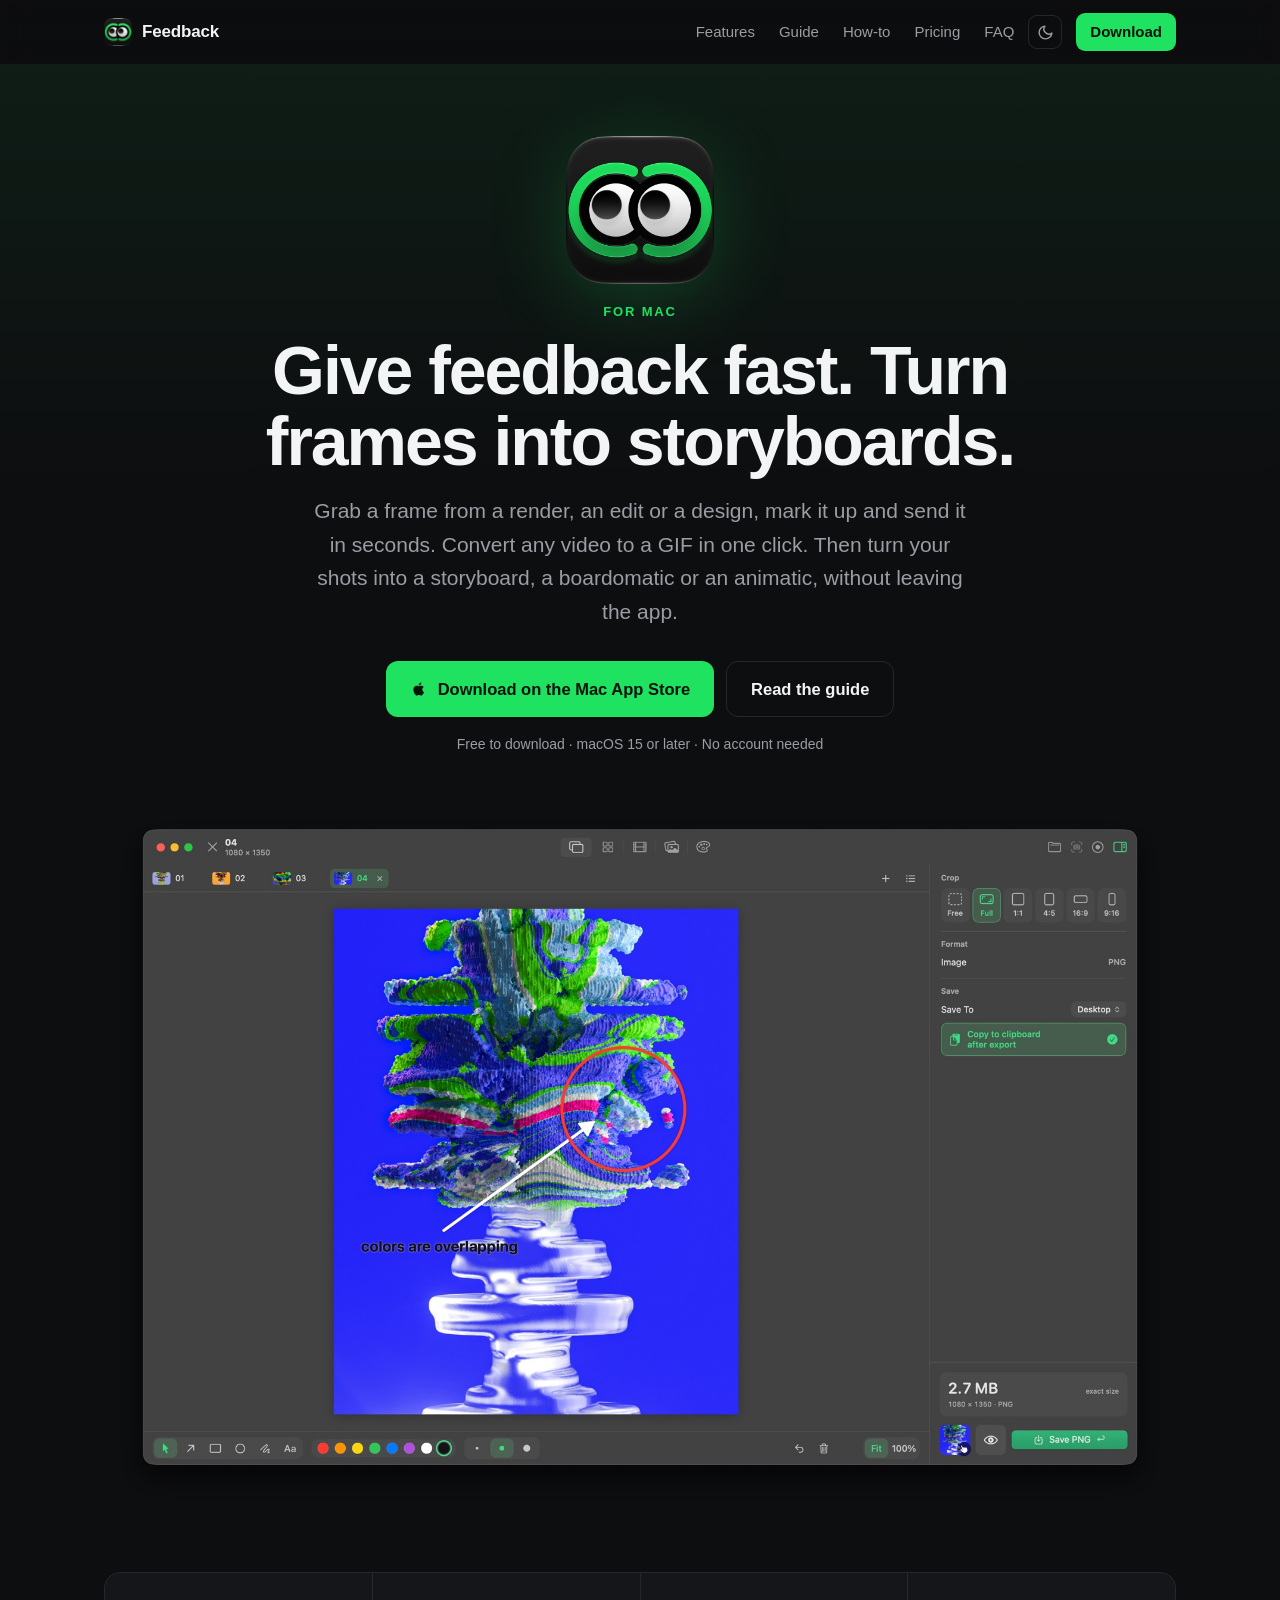
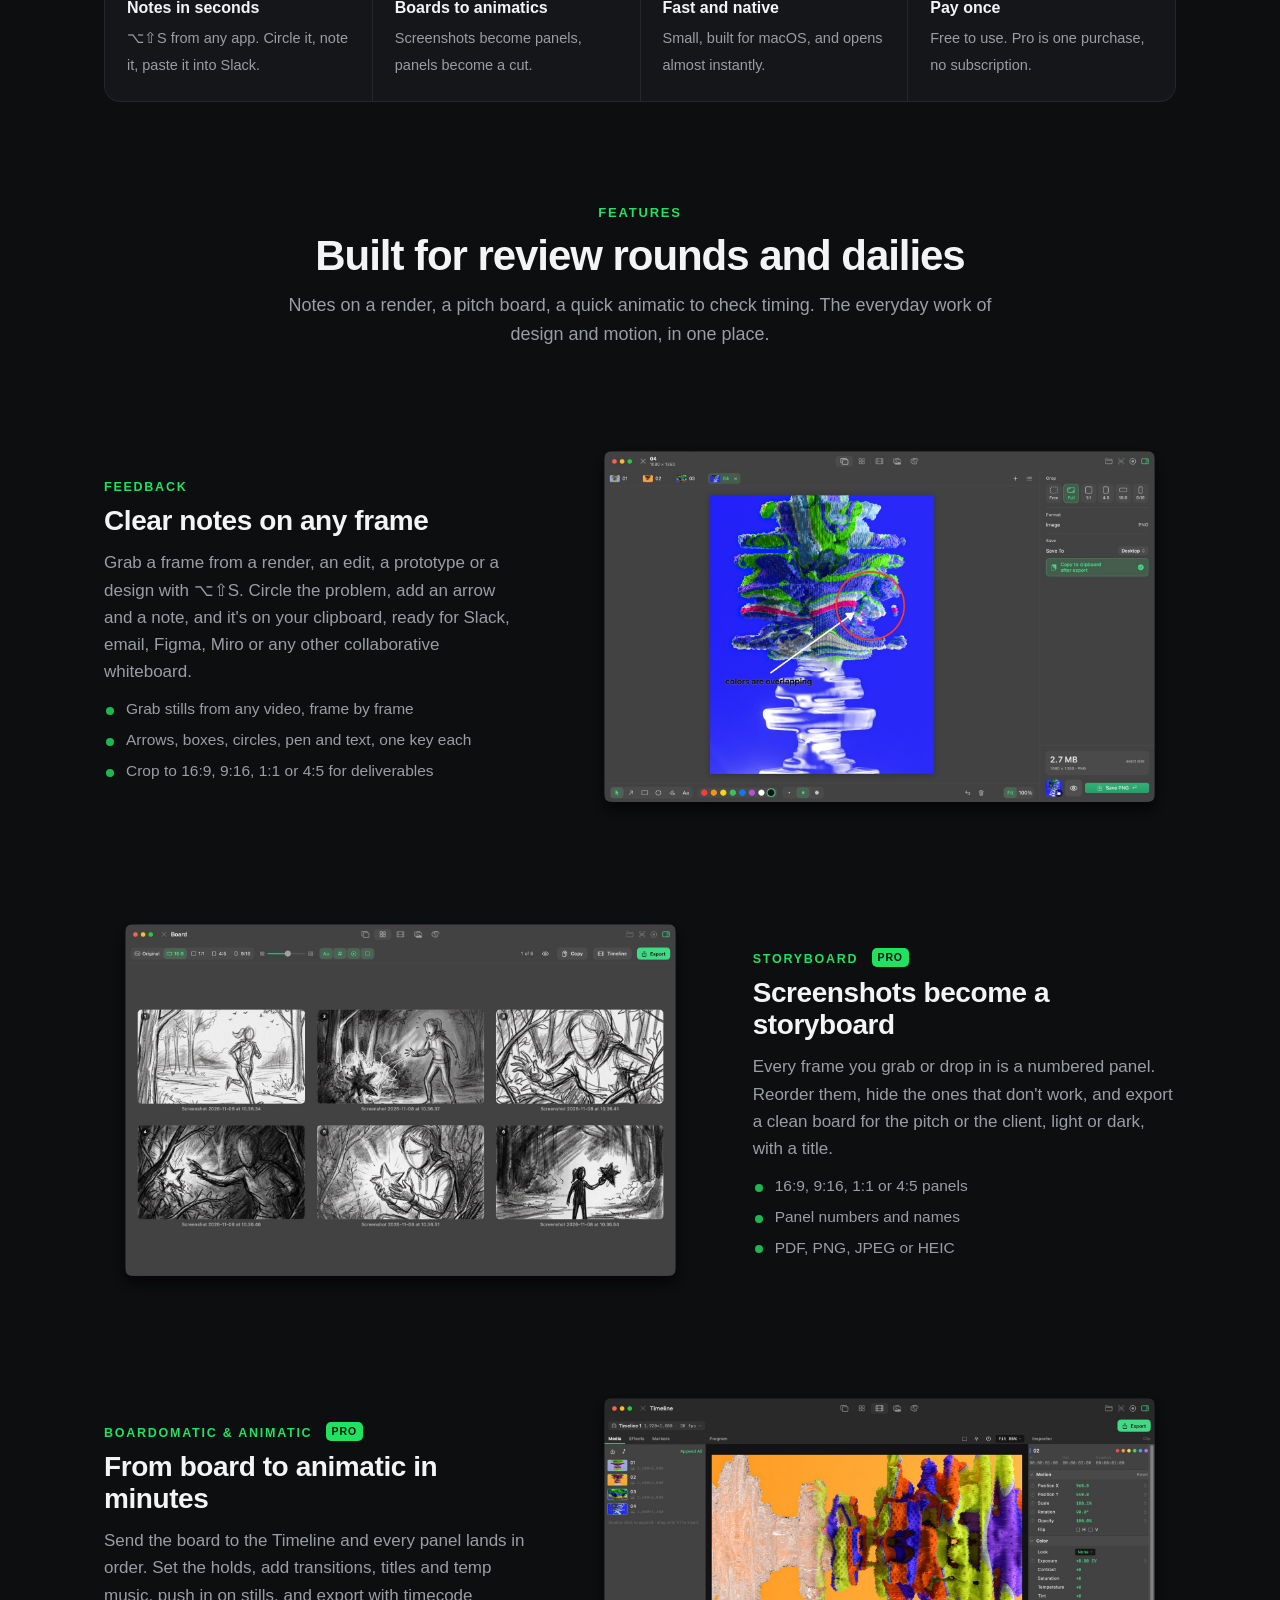
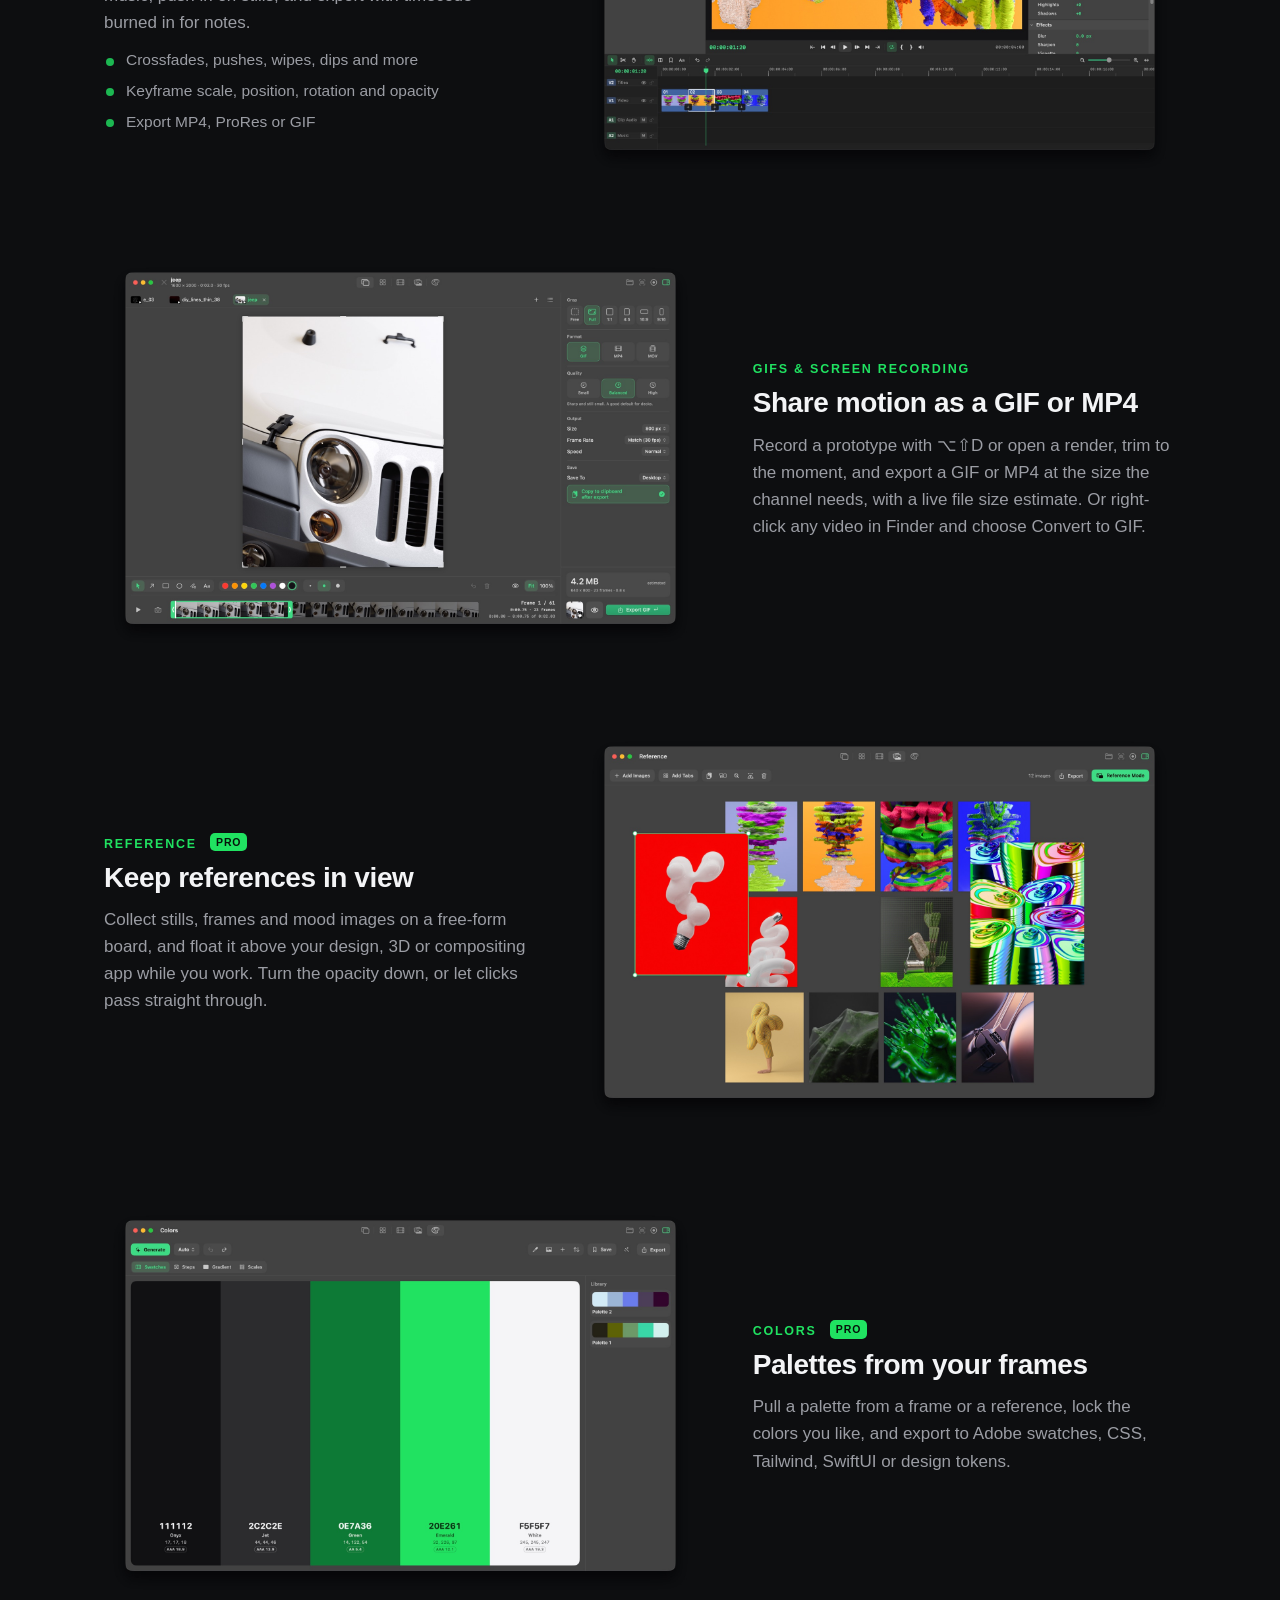
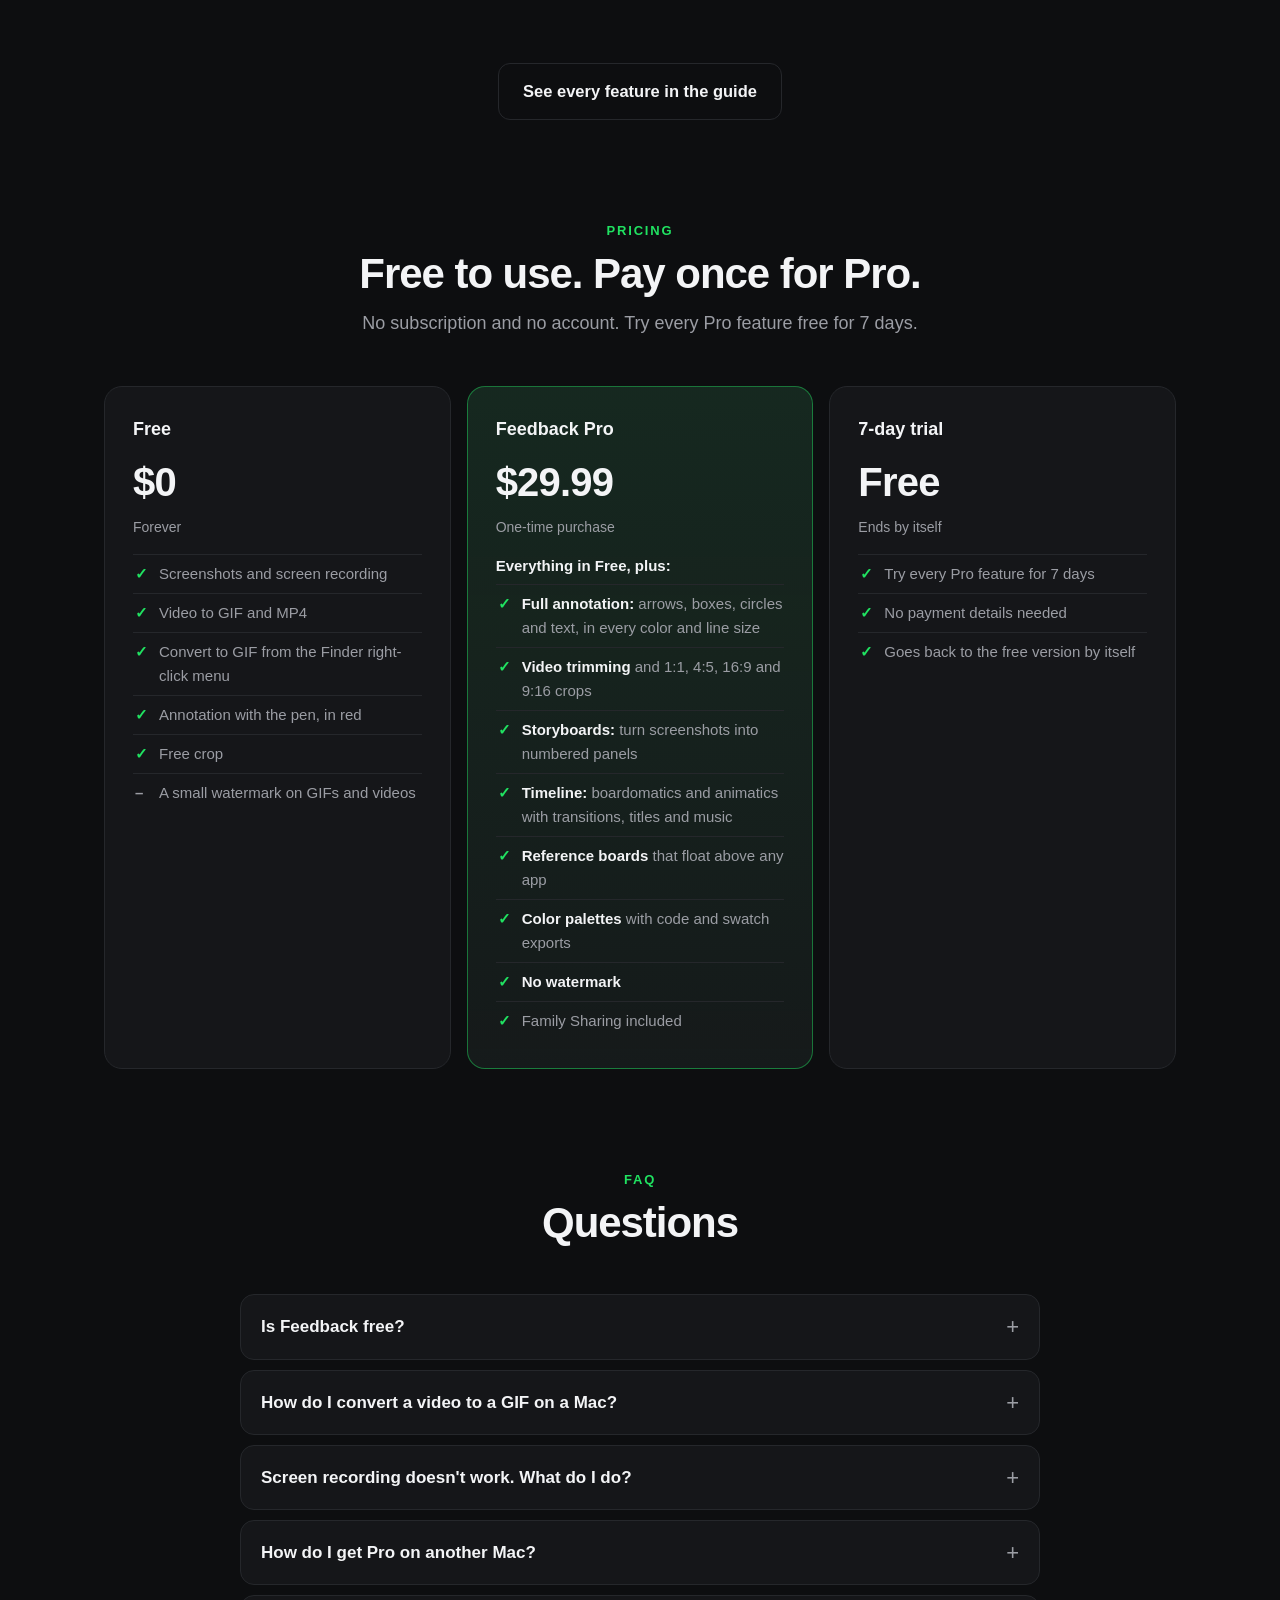
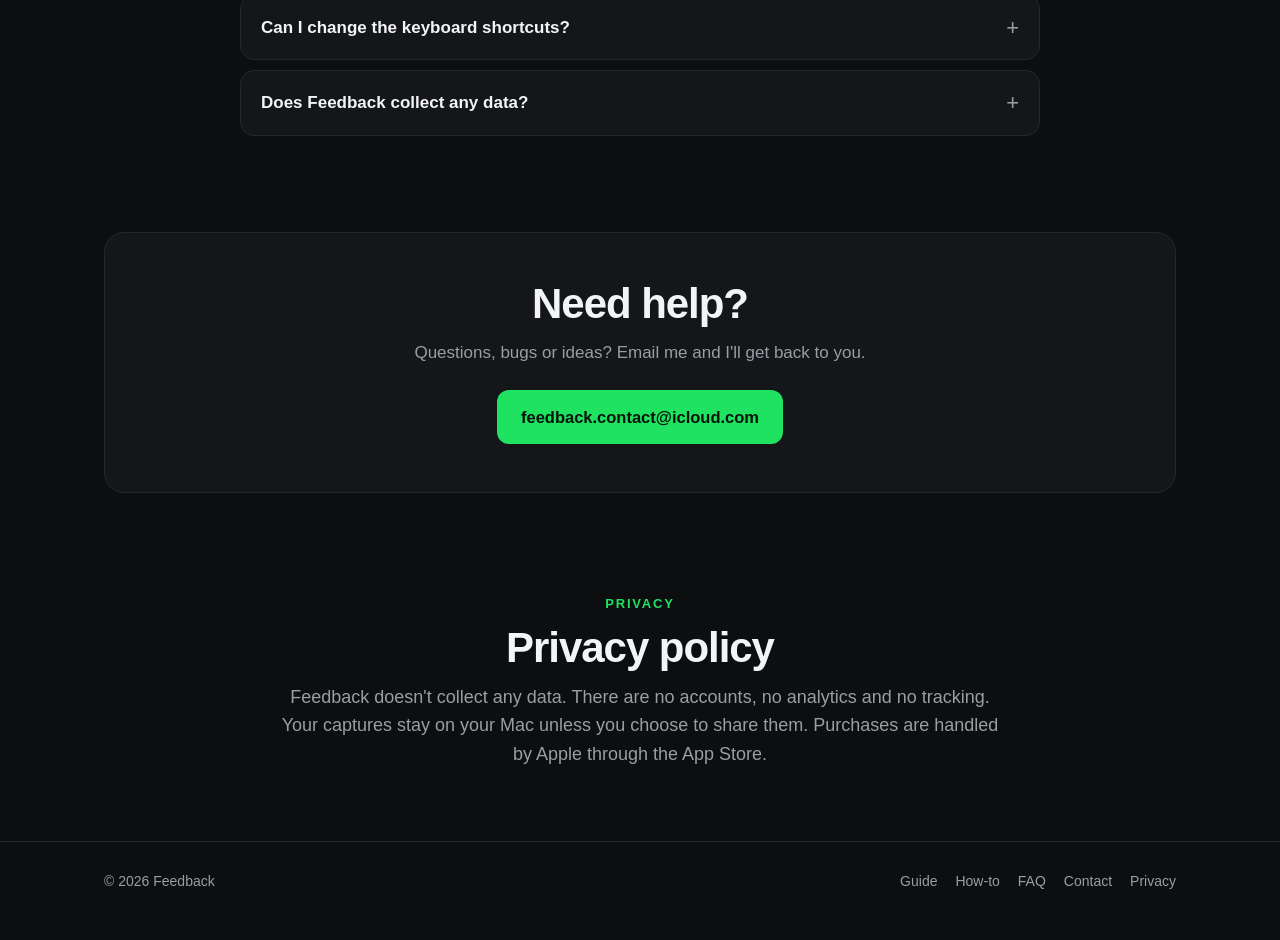
==== index.html @ 68e00ae4 "Phone menu with every page, Guide topic and how-to article Co-Authored-By: Claude Opus 5.5 <noreply@" ====
<!doctype html>
<html lang="en">
<head>
<meta charset="utf-8">
<script>try{document.documentElement.dataset.theme=localStorage.getItem('theme')==='light'?'light':'dark'}catch(e){document.documentElement.dataset.theme='dark'}</script>
<link rel="stylesheet" href="/assets/theme.css">
<meta name="viewport" content="width=device-width, initial-scale=1">
<title>Feedback – Frame Notes, Storyboards &amp; Animatics for Mac</title>
<meta name="description" content="Feedback is a fast Mac app for designers, directors and motion designers: grab and mark up frames for quick feedback, convert videos to GIFs in one click, and turn screenshots into storyboards, boardomatics and animatics.">
<link rel="canonical" href="https://feedbackformac.app/">
<meta name="theme-color" content="#0d0e10">
<link rel="icon" type="image/png" sizes="32x32" href="images/favicon-32.png">
<link rel="apple-touch-icon" href="images/apple-touch-icon.png">

<meta property="og:type" content="website">
<meta property="og:site_name" content="Feedback for Mac">
<meta property="og:title" content="Feedback – Frame Notes, Storyboards & Animatics for Mac">
<meta property="og:description" content="Give clear feedback on any frame in seconds, and turn your screenshots into storyboards, boardomatics and animatics. A small, fast Mac app for designers, directors and motion designers.">
<meta property="og:url" content="https://feedbackformac.app/">
<meta property="og:image" content="https://feedbackformac.app/images/og-image.jpg">
<meta property="og:image:width" content="1200">
<meta property="og:image:height" content="630">
<meta name="twitter:card" content="summary_large_image">
<meta name="twitter:title" content="Feedback – Frame Notes, Storyboards & Animatics for Mac">
<meta name="twitter:description" content="Quick visual feedback, storyboards and animatics. A small, fast Mac app for designers and motion artists.">
<meta name="twitter:image" content="https://feedbackformac.app/images/og-image.jpg">

<script type="application/ld+json">
{
  "@context": "https://schema.org",
  "@graph": [
    {
      "@type": "SoftwareApplication",
      "name": "Feedback",
      "alternateName": "Feedback - Review & Comment",
      "url": "https://feedbackformac.app/",
      "applicationCategory": "DesignApplication",
      "operatingSystem": "macOS 15 or later",
      "description": "A native Mac app for designers, directors and motion designers to grab and mark up frames for quick feedback, and turn screenshots into storyboards, boardomatics and animatics. Also records the screen, converts video to GIF, and keeps reference boards and color palettes.",
      "image": "https://feedbackformac.app/images/og-image.jpg",
      "screenshot": [
        "https://feedbackformac.app/images/shot-1.jpg",
        "https://feedbackformac.app/images/shot-2.jpg",
        "https://feedbackformac.app/images/shot-3.jpg",
        "https://feedbackformac.app/images/shot-4.jpg",
        "https://feedbackformac.app/images/shot-5.jpg",
        "https://feedbackformac.app/images/shot-6.jpg"
      ],
      "downloadUrl": "https://apps.apple.com/app/id6832037599",
      "installUrl": "https://apps.apple.com/app/id6832037599",
      "featureList": [
        "Frame grabs and screenshots with arrows, boxes, circles, pen and text for quick feedback",
        "Storyboards, boardomatics and animatics from screenshots",
        "Screen recording",
        "Video to GIF, MP4 or ProRes with trimming, cropping and a live file size estimate",
        "Convert to GIF from the Finder right-click menu",
        "Storyboards from screenshots",
        "Timeline editor for animatics with transitions, titles, music and keyframes",
        "Floating reference boards",
        "Color palette generator with CSS, Tailwind, SwiftUI and Adobe exports"
      ],
      "offers": [
        { "@type": "Offer", "name": "Feedback", "price": "0", "priceCurrency": "USD" },
        { "@type": "Offer", "name": "Feedback Pro (one-time purchase)", "price": "29.99", "priceCurrency": "USD" }
      ],
      "author": { "@type": "Person", "name": "Ali Sahba" }
    },
    {
      "@type": "FAQPage",
      "mainEntity": [
        { "@type": "Question", "name": "Is Feedback free?",
          "acceptedAnswer": { "@type": "Answer", "text": "Yes. Screenshots, screen recording, video to GIF and the Finder action are free, with a small watermark on GIFs and videos. Feedback Pro is a one-time purchase that unlocks everything else and removes the watermark. There's a free 7-day trial." } },
        { "@type": "Question", "name": "How do I convert a video to a GIF on a Mac?",
          "acceptedAnswer": { "@type": "Answer", "text": "With Feedback installed, right-click a video in Finder and choose Quick Actions › Convert to GIF. Or open the video in Feedback to trim, crop and set the size before exporting." } },
        { "@type": "Question", "name": "Screen recording doesn't work. What do I do?",
          "acceptedAnswer": { "@type": "Answer", "text": "Open System Settings › Privacy & Security › Screen & System Audio Recording and turn on Feedback. If it's already on, turn it off and on again, then reopen the app." } },
        { "@type": "Question", "name": "How do I get Pro on another Mac?",
          "acceptedAnswer": { "@type": "Answer", "text": "Sign in with the same Apple Account and choose Settings › Pro › Restore." } },
        { "@type": "Question", "name": "Can I change the keyboard shortcuts?",
          "acceptedAnswer": { "@type": "Answer", "text": "Yes, in Settings › Shortcuts. The defaults are ⌥⇧S for a screenshot, ⌥⇧D to record and ⌥⇧C to pick a color." } },
        { "@type": "Question", "name": "Does Feedback collect any data?",
          "acceptedAnswer": { "@type": "Answer", "text": "No. There are no accounts, analytics or tracking, and your captures stay on your Mac unless you share them." } }
      ]
    }
  ]
}
</script>

<style>
  :root {
    --bg: #0d0e10;
    --panel: #151619;
    --line: #25272b;
    --text: #f3f4f6;
    --muted: #9b9da4;
    --green: #20e261;
    --green-ink: #06130a;
  }
  * { box-sizing: border-box; }
  html { scroll-behavior: smooth; scroll-padding-top: 72px; }
  body {
    margin: 0;
    background: var(--bg);
    color: var(--text);
    font: 17px/1.6 -apple-system, BlinkMacSystemFont, "SF Pro Text", "Helvetica Neue", Arial, sans-serif;
    -webkit-font-smoothing: antialiased;
  }
  a { color: var(--green); text-decoration: none; }
  a:hover { text-decoration: underline; }
  img { max-width: 100%; height: auto; }
  .wrap { max-width: 1120px; margin: 0 auto; padding: 0 24px; }

  .top { position: sticky; top: 0; z-index: 10; background: rgba(13, 14, 16, .78); backdrop-filter: saturate(160%) blur(14px); -webkit-backdrop-filter: saturate(160%) blur(14px); }
  .top .wrap { display: flex; justify-content: space-between; align-items: center; height: 64px; }
  .brand { display: flex; align-items: center; gap: 10px; color: var(--text); font-weight: 650; letter-spacing: -.01em; }
  .brand:hover { text-decoration: none; }
  .brand img { width: 28px; height: 28px; }
  .top nav a { color: var(--muted); margin-left: 24px; font-size: 15px; }
  .top nav a:hover { color: var(--text); text-decoration: none; }
  .top nav .cta { color: var(--green-ink); background: var(--green); padding: 7px 14px; border-radius: 9px; font-weight: 600; }
  .top nav .cta:hover { color: var(--green-ink); filter: brightness(1.06); }

  .hero { text-align: center; padding: 72px 0 0; background: linear-gradient(180deg, rgba(32, 226, 97, .07), rgba(32, 226, 97, 0) 420px); }
  .hero .icon { display: block; margin: 0 auto; width: 148px; height: 148px; filter: drop-shadow(0 16px 36px rgba(32, 226, 97, .2)); }
  .eyebrow { display: inline-block; color: var(--green); font-size: 13px; font-weight: 600; letter-spacing: .14em; text-transform: uppercase; }
  .hero .eyebrow { display: block; margin-top: 18px; }
  h1 { font-size: clamp(40px, 6.6vw, 68px); line-height: 1.04; letter-spacing: -.03em; margin: 12px auto 18px; max-width: 900px; }
  .lead { color: var(--muted); font-size: clamp(18px, 2.2vw, 21px); max-width: 660px; margin: 0 auto 32px; }
  .actions { display: flex; gap: 12px; justify-content: center; flex-wrap: wrap; }
  .button { display: inline-flex; align-items: center; gap: 10px; background: var(--green); color: var(--green-ink); font-weight: 650; padding: 14px 24px; border-radius: 12px; font-size: 16.5px; }
  .button:hover { text-decoration: none; filter: brightness(1.06); }
  .button svg { width: 18px; height: 18px; }
  .button.ghost { background: transparent; color: var(--text); border: 1px solid var(--line); }
  .button.ghost:hover { background: var(--panel); filter: none; }
  .fine { color: var(--muted); font-size: 14px; margin-top: 16px; }
  .hero-shot { margin: 48px auto 0; max-width: 1080px; }
  .hero-shot img { display: block; width: 100%; }

  .strengths { display: grid; grid-template-columns: repeat(4, 1fr); gap: 1px; background: var(--line); border: 1px solid var(--line); border-radius: 16px; overflow: hidden; margin: 56px 0 0; text-align: left; }
  .strengths div { background: var(--panel); padding: 22px; }
  .strengths b { display: block; font-size: 16px; margin-bottom: 4px; }
  .strengths span { color: var(--muted); font-size: 14.5px; }

  section { padding: 96px 0 0; }
  .section-head { text-align: center; max-width: 720px; margin: 0 auto 48px; }
  h2 { font-size: clamp(30px, 4.2vw, 42px); letter-spacing: -.025em; line-height: 1.1; margin: 8px 0 12px; }
  .section-head p { color: var(--muted); margin: 0; font-size: 18px; }

  .feature { display: grid; grid-template-columns: 5fr 7fr; gap: 56px; align-items: center; padding: 40px 0; }
  .feature.flip { grid-template-columns: 7fr 5fr; }
  .feature.flip .copy { order: 2; }
  .feature .tag { color: var(--green); font-size: 12.5px; font-weight: 600; letter-spacing: .14em; text-transform: uppercase; }
  .feature h3 { font-size: 28px; line-height: 1.15; letter-spacing: -.015em; margin: 8px 0 12px; }
  .feature p { color: var(--muted); margin: 0 0 10px; }
  .feature ul { margin: 12px 0 0; padding: 0; list-style: none; color: var(--muted); font-size: 15.5px; }
  .feature li { padding-left: 22px; position: relative; margin: 6px 0; }
  .feature li::before { content: ""; position: absolute; left: 2px; top: .62em; width: 8px; height: 8px; border-radius: 50%; background: var(--green); opacity: .8; }
  .pro { display: inline-block; font-size: 10.5px; font-weight: 700; letter-spacing: .08em; color: var(--green-ink); background: var(--green); border-radius: 5px; padding: 1px 6px; margin-left: 8px; vertical-align: 2px; }
  .feature img { display: block; width: 100%; }
  .guide-link { text-align: center; padding: 24px 0 0; }

  .plans { display: grid; grid-template-columns: repeat(3, 1fr); gap: 16px; }
  .plan { background: var(--panel); border: 1px solid var(--line); border-radius: 18px; padding: 28px; }
  .plan.featured { background: linear-gradient(180deg, rgba(32, 226, 97, .09), rgba(32, 226, 97, .02)), var(--panel); border-color: rgba(32, 226, 97, .45); }
  .plan h3 { margin: 0; font-size: 18px; }
  .plan .price { font-size: 40px; font-weight: 700; letter-spacing: -.02em; margin: 6px 0 2px; }
  .plan .per { color: var(--muted); font-size: 14px; margin-bottom: 16px; }
  .plan ul { list-style: none; padding: 0; margin: 0; color: var(--muted); font-size: 15px; }
  .plan li { padding: 7px 0 7px 26px; position: relative; border-top: 1px solid var(--line); }
  .plan li::before { content: "✓"; position: absolute; left: 2px; color: var(--green); font-weight: 700; }
  .plan li b { color: var(--text); font-weight: 600; }
  .plan li.minus::before { content: "–"; color: var(--muted); }
  .plan .plus { color: var(--text); font-size: 15px; font-weight: 600; margin: 0 0 6px; }

  .faq { max-width: 800px; margin: 0 auto; }
  details { background: var(--panel); border: 1px solid var(--line); border-radius: 14px; padding: 0 20px; margin-bottom: 10px; }
  summary { cursor: pointer; list-style: none; padding: 18px 28px 18px 0; font-weight: 600; position: relative; }
  summary::-webkit-details-marker { display: none; }
  summary::after { content: "+"; position: absolute; right: 0; top: 14px; font-size: 22px; color: var(--muted); font-weight: 400; }
  details[open] summary::after { content: "–"; }
  details p { color: var(--muted); margin: 0 0 18px; }

  .contact { text-align: center; background: var(--panel); border: 1px solid var(--line); border-radius: 20px; padding: 48px 24px; margin-top: 96px; }
  .contact h2 { margin-top: 0; }
  .contact p { color: var(--muted); margin: 0 auto 24px; max-width: 520px; }

  footer { margin-top: 72px; padding: 28px 0 48px; border-top: 1px solid var(--line); color: var(--muted); font-size: 14px; }
  footer .wrap { display: flex; justify-content: space-between; flex-wrap: wrap; gap: 12px; }
  footer a { color: var(--muted); margin-left: 18px; }
  footer a:first-child { margin-left: 0; }

  @media (max-width: 860px) {
    .top nav a:not(.cta) { display: none; }
    .strengths { grid-template-columns: 1fr 1fr; }
    .feature, .feature.flip { grid-template-columns: 1fr; gap: 22px; padding: 28px 0; }
    .feature.flip .copy { order: 0; }
    .plans { grid-template-columns: 1fr; }
    section { padding-top: 72px; }
  }
  @media (max-width: 520px) {
    .strengths { grid-template-columns: 1fr; }
  }
</style>
</head>
<body>

<header class="top">
  <div class="wrap">
    <a class="brand" href="./"><img src="images/favicon-32.png" alt="" width="28" height="28">Feedback</a>
    <nav aria-label="Main">
      <a href="#features">Features</a>
      <a href="guide.html">Guide</a>
      <a href="how-to/">How-to</a>
      <a href="#pricing">Pricing</a>
      <a href="#faq">FAQ</a>
      <a class="cta" href="https://apps.apple.com/app/id6832037599">Download</a>
    </nav>
  </div>
</header>

<main>
  <div class="hero">
    <div class="wrap">
      <img class="icon" src="images/icon.png" alt="Feedback app icon" width="148" height="148">
      <div class="eyebrow">For Mac</div>
      <h1>Give feedback fast. Turn frames into storyboards.</h1>
      <p class="lead">Grab a frame from a render, an edit or a design, mark it up and send it in seconds. Convert any video to a GIF in one click. Then turn your shots into a storyboard, a boardomatic or an animatic, without leaving the app.</p>
      <div class="actions">
        <a class="button" href="https://apps.apple.com/app/id6832037599">
          <svg viewBox="0 0 24 24" fill="currentColor" aria-hidden="true"><path d="M16.37 12.6c-.02-2.2 1.8-3.26 1.88-3.31-1.02-1.5-2.62-1.7-3.19-1.72-1.36-.14-2.65.8-3.34.8-.69 0-1.75-.78-2.88-.76-1.48.02-2.85.86-3.61 2.19-1.54 2.67-.39 6.62 1.11 8.79.73 1.06 1.6 2.25 2.75 2.2 1.1-.04 1.52-.71 2.85-.71s1.71.71 2.88.69c1.19-.02 1.94-1.08 2.67-2.14.84-1.23 1.19-2.42 1.21-2.48-.03-.01-2.32-.89-2.33-3.55zM14.17 6.13c.61-.74 1.02-1.76.91-2.78-.88.04-1.94.59-2.57 1.32-.56.65-1.06 1.7-.93 2.7.98.08 1.98-.5 2.59-1.24z"/></svg>
          Download on the Mac App Store
        </a>
        <a class="button ghost" href="guide.html">Read the guide</a>
      </div>
      <p class="fine">Free to download · macOS 15 or later · No account needed</p>
      <div class="hero-shot"><img src="images/shot-1.jpg" alt="A screenshot in Feedback marked up with a red circle, an arrow and a note" width="1800" height="1196" fetchpriority="high"></div>

      <div class="strengths">
        <div><b>Notes in seconds</b><span>⌥⇧S from any app. Circle it, note it, paste it into Slack.</span></div>
        <div><b>Boards to animatics</b><span>Screenshots become panels, panels become a cut.</span></div>
        <div><b>Fast and native</b><span>Small, built for macOS, and opens almost instantly.</span></div>
        <div><b>Pay once</b><span>Free to use. Pro is one purchase, no subscription.</span></div>
      </div>
    </div>
  </div>

  <section id="features">
    <div class="wrap">
      <div class="section-head">
        <div class="eyebrow">Features</div>
        <h2>Built for review rounds and dailies</h2>
        <p>Notes on a render, a pitch board, a quick animatic to check timing. The everyday work of design and motion, in one place.</p>
      </div>

      <div class="feature">
        <div class="copy">
          <div class="tag">Feedback</div>
          <h3>Clear notes on any frame</h3>
          <p>Grab a frame from a render, an edit, a prototype or a design with ⌥⇧S. Circle the problem, add an arrow and a note, and it's on your clipboard, ready for Slack, email, Figma, Miro or any other collaborative whiteboard.</p>
          <ul>
            <li>Grab stills from any video, frame by frame</li>
            <li>Arrows, boxes, circles, pen and text, one key each</li>
            <li>Crop to 16:9, 9:16, 1:1 or 4:5 for deliverables</li>
          </ul>
        </div>
        <img src="images/shot-1.jpg" alt="A frame marked up with a red circle, an arrow and a note" width="1800" height="1196" loading="lazy">
      </div>

      <div class="feature flip">
        <div class="copy">
          <div class="tag">Storyboard <span class="pro">PRO</span></div>
          <h3>Screenshots become a storyboard</h3>
          <p>Every frame you grab or drop in is a numbered panel. Reorder them, hide the ones that don't work, and export a clean board for the pitch or the client, light or dark, with a title.</p>
          <ul>
            <li>16:9, 9:16, 1:1 or 4:5 panels</li>
            <li>Panel numbers and names</li>
            <li>PDF, PNG, JPEG or HEIC</li>
          </ul>
        </div>
        <img src="images/shot-3.jpg" alt="A storyboard of six numbered sketch panels" width="1800" height="1196" loading="lazy">
      </div>

      <div class="feature">
        <div class="copy">
          <div class="tag">Boardomatic &amp; animatic <span class="pro">PRO</span></div>
          <h3>From board to animatic in minutes</h3>
          <p>Send the board to the Timeline and every panel lands in order. Set the holds, add transitions, titles and temp music, push in on stills, and export with timecode burned in for notes.</p>
          <ul>
            <li>Crossfades, pushes, wipes, dips and more</li>
            <li>Keyframe scale, position, rotation and opacity</li>
            <li>Export MP4, ProRes or GIF</li>
          </ul>
        </div>
        <img src="images/shot-4.jpg" alt="A boardomatic on the Timeline with a viewer and inspector" width="1800" height="1196" loading="lazy">
      </div>

      <div class="feature flip">
        <div class="copy">
          <div class="tag">GIFs &amp; screen recording</div>
          <h3>Share motion as a GIF or MP4</h3>
          <p>Record a prototype with ⌥⇧D or open a render, trim to the moment, and export a GIF or MP4 at the size the channel needs, with a live file size estimate. Or right-click any video in Finder and choose Convert to GIF.</p>
        </div>
        <img src="images/shot-2.jpg" alt="Trimming a video and exporting it as a GIF with a size estimate" width="1800" height="1196" loading="lazy">
      </div>

      <div class="feature">
        <div class="copy">
          <div class="tag">Reference <span class="pro">PRO</span></div>
          <h3>Keep references in view</h3>
          <p>Collect stills, frames and mood images on a free-form board, and float it above your design, 3D or compositing app while you work. Turn the opacity down, or let clicks pass straight through.</p>
        </div>
        <img src="images/shot-5.jpg" alt="A reference board of mood images" width="1800" height="1196" loading="lazy">
      </div>

      <div class="feature flip">
        <div class="copy">
          <div class="tag">Colors <span class="pro">PRO</span></div>
          <h3>Palettes from your frames</h3>
          <p>Pull a palette from a frame or a reference, lock the colors you like, and export to Adobe swatches, CSS, Tailwind, SwiftUI or design tokens.</p>
        </div>
        <img src="images/shot-6.jpg" alt="A five-color palette in Feedback" width="1800" height="1196" loading="lazy">
      </div>

      <div class="guide-link">
        <a class="button ghost" href="guide.html">See every feature in the guide</a>
      </div>
    </div>
  </section>

  <section id="pricing">
    <div class="wrap">
      <div class="section-head">
        <div class="eyebrow">Pricing</div>
        <h2>Free to use. Pay once for Pro.</h2>
        <p>No subscription and no account. Try every Pro feature free for 7 days.</p>
      </div>
      <div class="plans">
        <div class="plan">
          <h3>Free</h3>
          <div class="price">$0</div>
          <div class="per">Forever</div>
          <ul>
            <li>Screenshots and screen recording</li>
            <li>Video to GIF and MP4</li>
            <li>Convert to GIF from the Finder right-click menu</li>
            <li>Annotation with the pen, in red</li>
            <li>Free crop</li>
            <li class="minus">A small watermark on GIFs and videos</li>
          </ul>
        </div>
        <div class="plan featured">
          <h3>Feedback Pro</h3>
          <div class="price">$29.99</div>
          <div class="per">One-time purchase</div>
          <p class="plus">Everything in Free, plus:</p>
          <ul>
            <li><b>Full annotation:</b> arrows, boxes, circles and text, in every color and line size</li>
            <li><b>Video trimming</b> and 1:1, 4:5, 16:9 and 9:16 crops</li>
            <li><b>Storyboards:</b> turn screenshots into numbered panels</li>
            <li><b>Timeline:</b> boardomatics and animatics with transitions, titles and music</li>
            <li><b>Reference boards</b> that float above any app</li>
            <li><b>Color palettes</b> with code and swatch exports</li>
            <li><b>No watermark</b></li>
            <li>Family Sharing included</li>
          </ul>
        </div>
        <div class="plan">
          <h3>7-day trial</h3>
          <div class="price">Free</div>
          <div class="per">Ends by itself</div>
          <ul>
            <li>Try every Pro feature for 7 days</li>
            <li>No payment details needed</li>
            <li>Goes back to the free version by itself</li>
          </ul>
        </div>
      </div>
    </div>
  </section>

  <section id="faq">
    <div class="wrap">
      <div class="section-head">
        <div class="eyebrow">FAQ</div>
        <h2>Questions</h2>
      </div>
      <div class="faq">
        <details><summary>Is Feedback free?</summary>
          <p>Yes. Screenshots, screen recording, video to GIF and the Finder action are free, with a small watermark on GIFs and videos. Feedback Pro is a one-time purchase that unlocks everything else and removes the watermark. There's a free 7-day trial.</p></details>
        <details><summary>How do I convert a video to a GIF on a Mac?</summary>
          <p>With Feedback installed, right-click a video in Finder and choose Quick Actions › Convert to GIF. Or open the video in Feedback to trim, crop and set the size before exporting.</p></details>
        <details><summary>Screen recording doesn't work. What do I do?</summary>
          <p>Open System Settings › Privacy &amp; Security › Screen &amp; System Audio Recording and turn on Feedback. If it's already on, turn it off and on again, then reopen the app.</p></details>
        <details><summary>How do I get Pro on another Mac?</summary>
          <p>Sign in with the same Apple Account and choose Settings › Pro › Restore.</p></details>
        <details><summary>Can I change the keyboard shortcuts?</summary>
          <p>Yes, in Settings › Shortcuts. The defaults are ⌥⇧S for a screenshot, ⌥⇧D to record and ⌥⇧C to pick a color.</p></details>
        <details><summary>Does Feedback collect any data?</summary>
          <p>No. There are no accounts, analytics or tracking, and your captures stay on your Mac unless you share them.</p></details>
      </div>

      <div class="contact" id="support">
        <h2>Need help?</h2>
        <p>Questions, bugs or ideas? Email me and I'll get back to you.</p>
        <a class="button" href="mailto:feedback.contact@icloud.com?subject=Feedback%20app">feedback.contact@icloud.com</a>
      </div>
    </div>
  </section>

  <section id="privacy">
    <div class="wrap">
      <div class="section-head" style="margin-bottom:0">
        <div class="eyebrow">Privacy</div>
        <h2>Privacy policy</h2>
        <p>Feedback doesn't collect any data. There are no accounts, no analytics and no tracking. Your captures stay on your Mac unless you choose to share them. Purchases are handled by Apple through the App Store.</p>
      </div>
    </div>
  </section>
</main>

<footer>
  <div class="wrap">
    <span>© 2026 Feedback</span>
    <span><a href="guide.html">Guide</a><a href="how-to/">How-to</a><a href="#faq">FAQ</a><a href="mailto:feedback.contact@icloud.com">Contact</a><a href="#privacy">Privacy</a></span>
  </div>
</footer>

<script src="/assets/lightbox.js" defer></script>
<script src="/assets/theme.js" defer></script>
<script src="/assets/menu.js" defer></script>
</body>
</html>
---- assets/theme.css ----
/* Light theme, from the light-mode app icon: white, black and Feedback green.
   Dark is the default; html[data-theme="light"] switches. */

html[data-theme="light"] {
  --bg: #ffffff;
  --panel: #f4f5f2;
  --panel-2: #eef0ec;
  --line: #e2e5df;
  --text: #0b0c0d;
  --muted: #585c63;
  --green: #0c8f3d;          /* green for text and small marks, readable on white */
  --green-ink: #06130a;
  color-scheme: light;
}
html[data-theme="dark"] { color-scheme: dark; }

/* Buttons and badges keep the icon's bright green with black text. */
html[data-theme="light"] .button:not(.ghost),
html[data-theme="light"] .top nav .cta,
html[data-theme="light"] .pro { background: #20e261; color: #06130a; }

html[data-theme="light"] .top { background: rgba(255, 255, 255, .82); border-bottom: 1px solid rgba(0, 0, 0, .06); }
html[data-theme="light"] .hero { background: linear-gradient(180deg, rgba(32, 226, 97, .16), rgba(32, 226, 97, 0) 440px); }
html[data-theme="light"] .hero .icon { filter: drop-shadow(0 16px 34px rgba(12, 143, 61, .22)); }
html[data-theme="light"] figure { background: #ffffff; }
html[data-theme="light"] .plan.featured { background: linear-gradient(180deg, rgba(32, 226, 97, .14), rgba(32, 226, 97, .03)), var(--panel); border-color: rgba(12, 143, 61, .45); }
html[data-theme="light"] .cta-box { background: linear-gradient(180deg, rgba(32, 226, 97, .14), rgba(32, 226, 97, .03)), var(--panel); border-color: rgba(12, 143, 61, .4); }
html[data-theme="light"] kbd { background: #ffffff; }

/* Enlarged images */
html[data-theme="light"] .lb.on { background: rgba(250, 251, 249, .9); }
html[data-theme="light"] .lb img { box-shadow: 0 30px 80px rgba(0, 0, 0, .22); }
html[data-theme="light"] .lb .hint { color: rgba(0, 0, 0, .5); }

/* The switch */
.theme-toggle {
  display: inline-flex; align-items: center; justify-content: center;
  width: 34px; height: 34px; margin-left: 18px; padding: 0;
  border-radius: 9px; border: 1px solid var(--line); background: transparent;
  color: var(--muted); cursor: pointer; vertical-align: middle;
  transition: color .2s, background .2s;
}
.theme-toggle:hover { color: var(--text); background: var(--panel); }
.theme-toggle svg { width: 17px; height: 17px; }
.theme-toggle .sun { display: none; }
html[data-theme="light"] .theme-toggle .sun { display: block; }
html[data-theme="light"] .theme-toggle .moon { display: none; }

/* Smooth switch between themes, but not on first paint. */
html.theme-anim, html.theme-anim * { transition: background-color .3s ease, color .3s ease, border-color .3s ease !important; }

/* Top bar: one tidy row on every screen size */
header.top nav { display: flex; align-items: center; flex-wrap: nowrap; }
header.top .theme-toggle { margin-left: 14px; }
header.top nav .cta { margin-left: 14px; }
@media (max-width: 520px) {
  header.top nav .cta { display: none; }   /* the menu has Download */
}
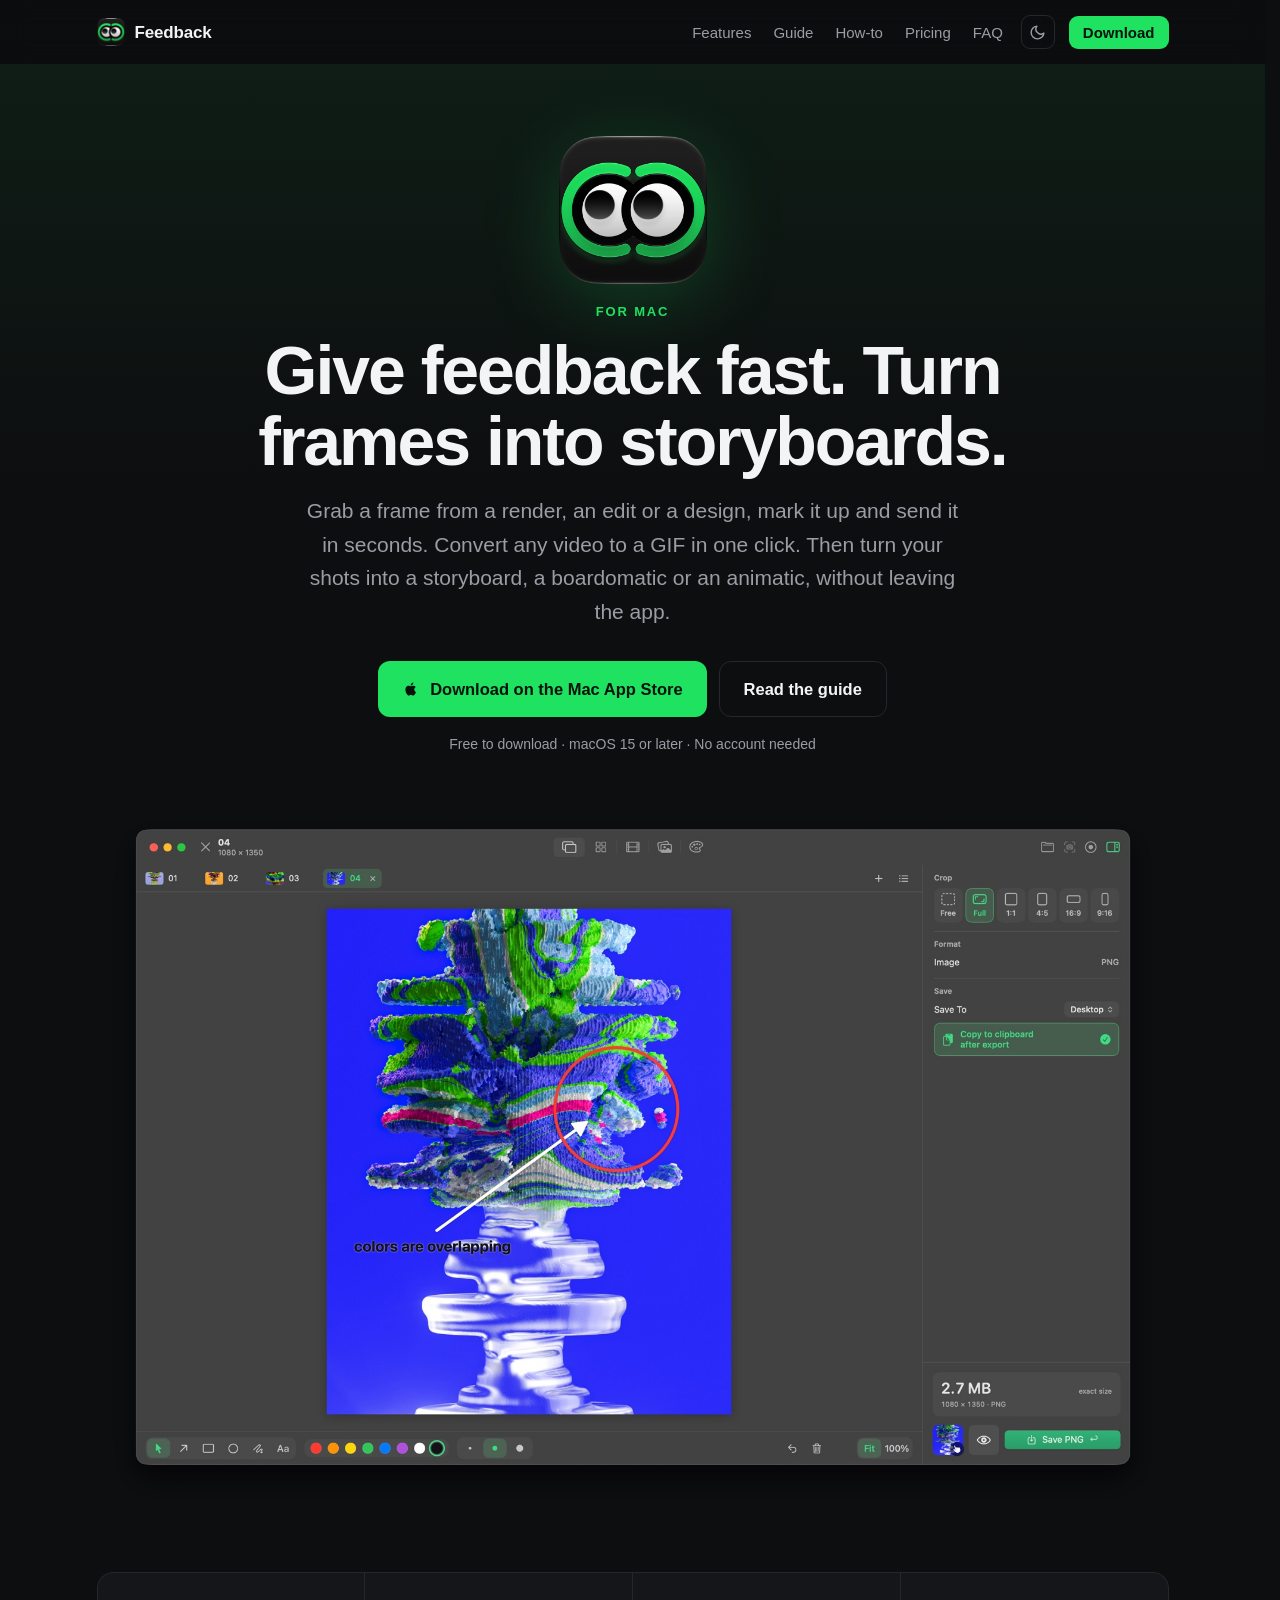
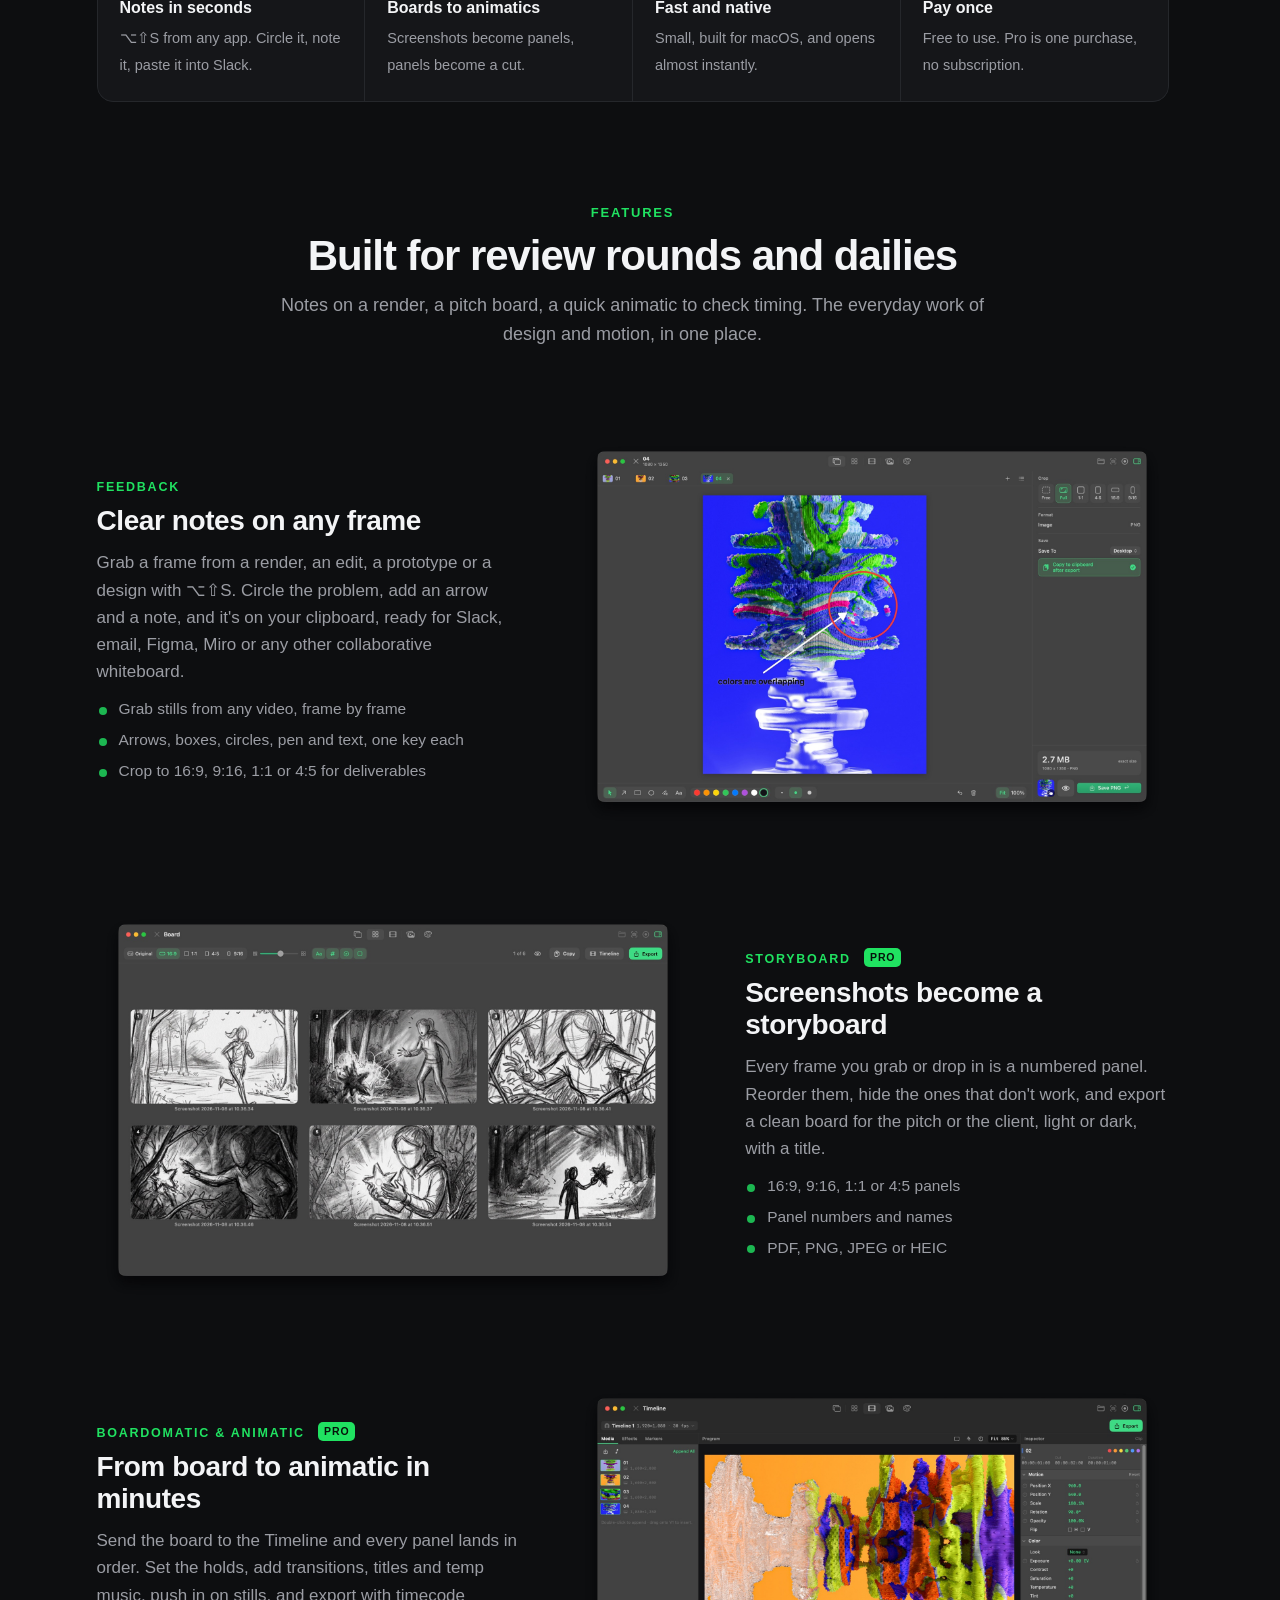
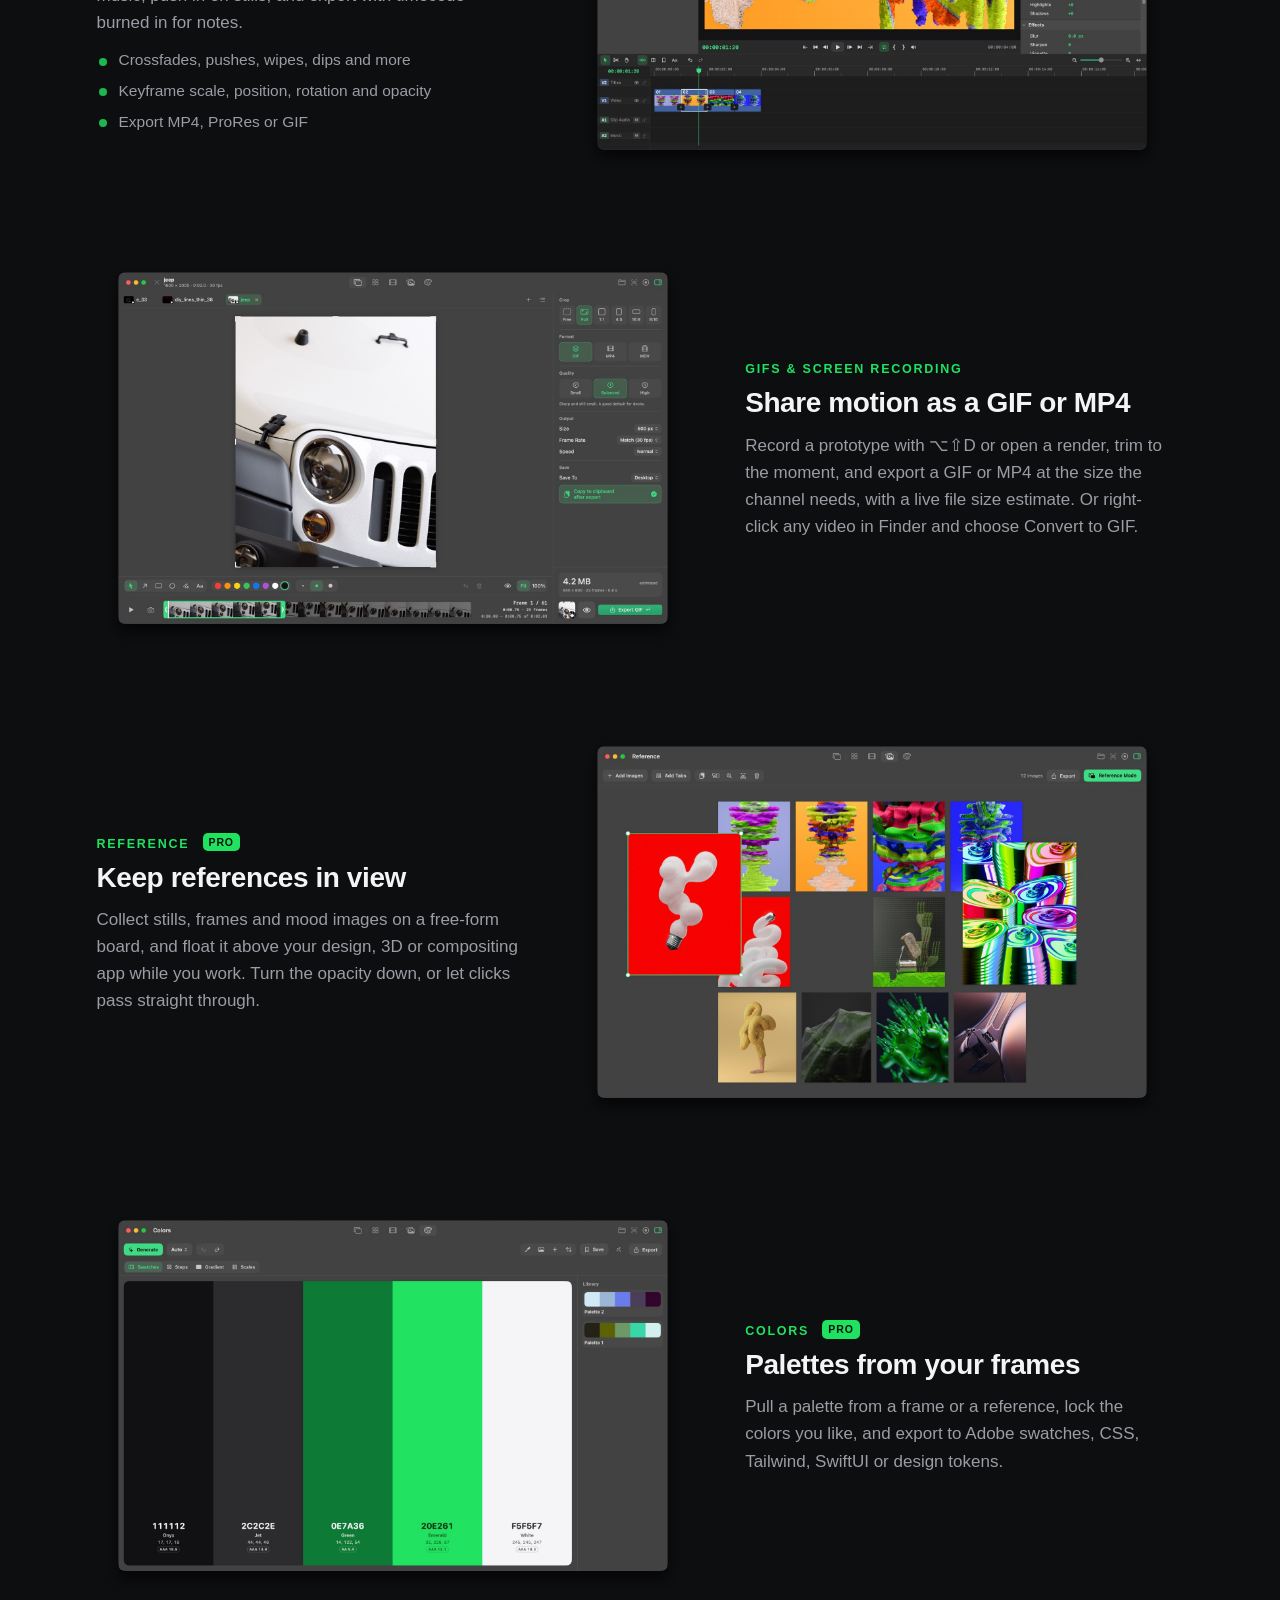
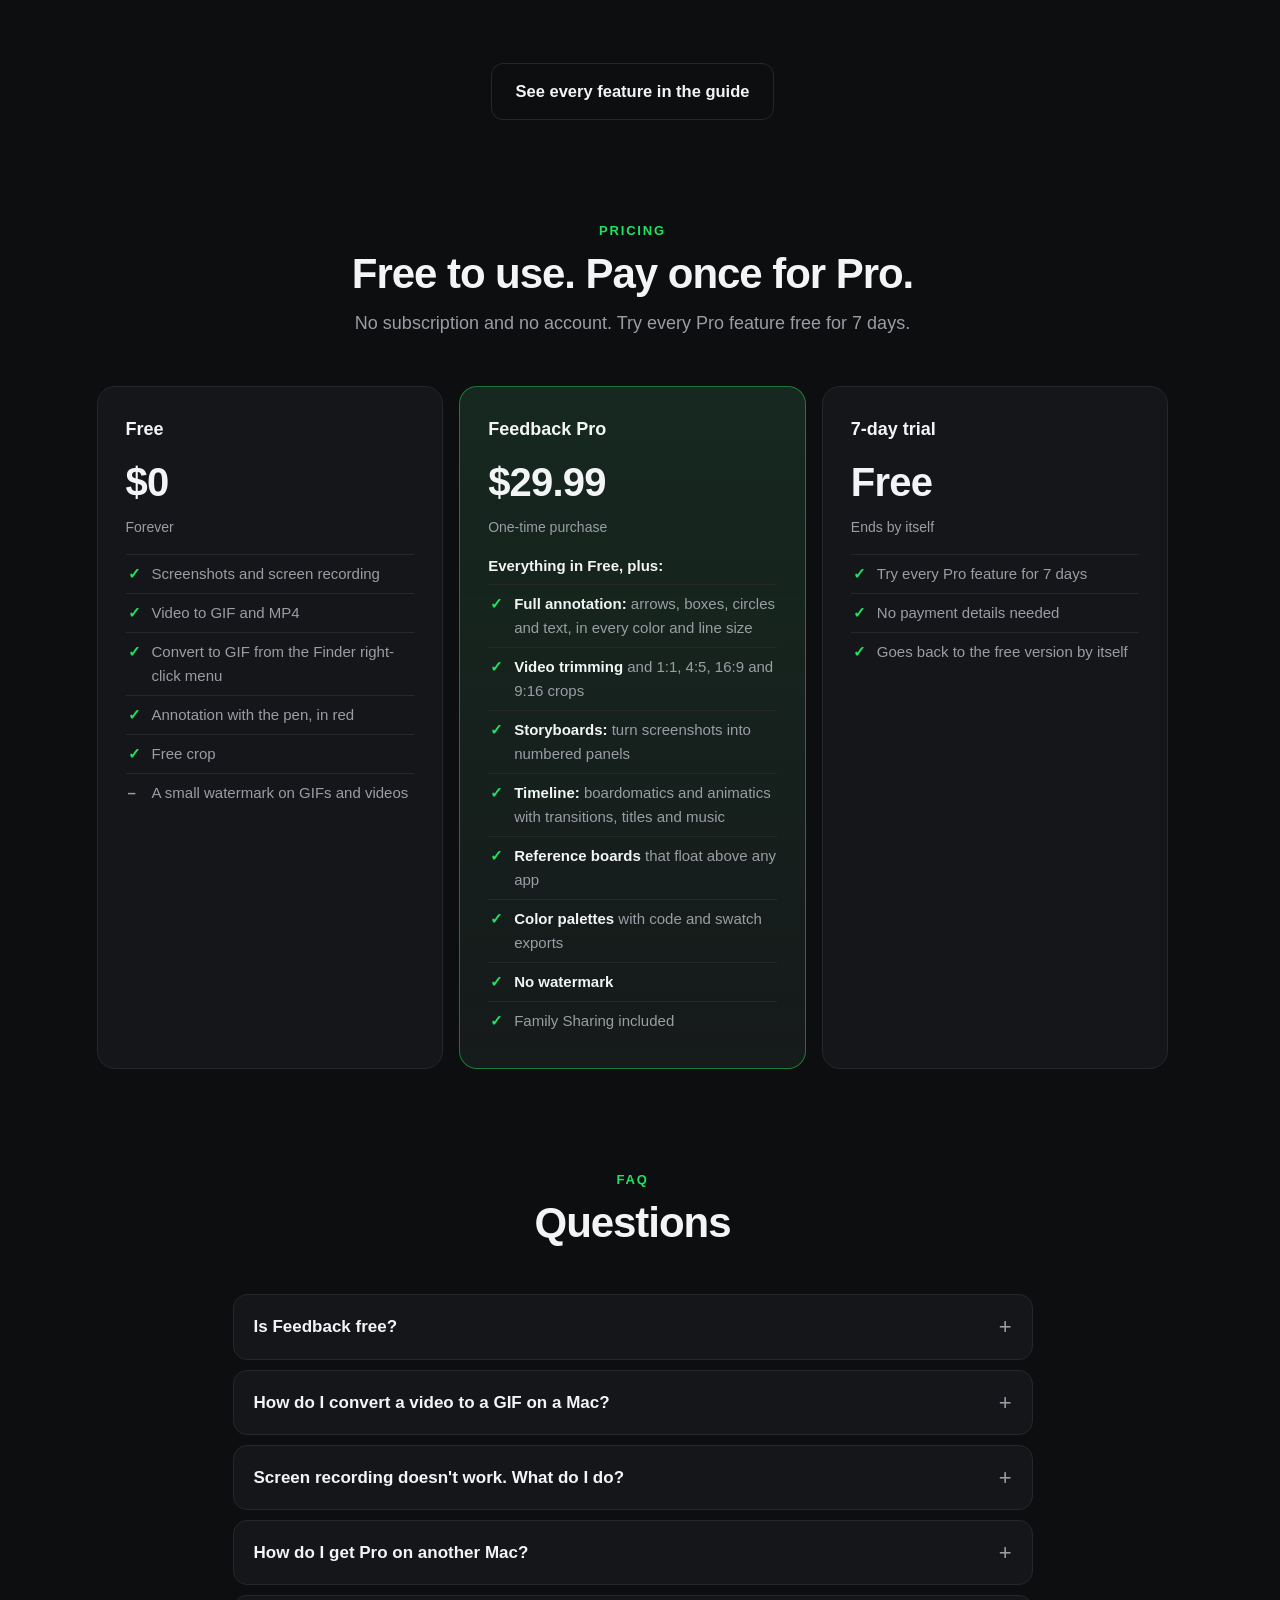
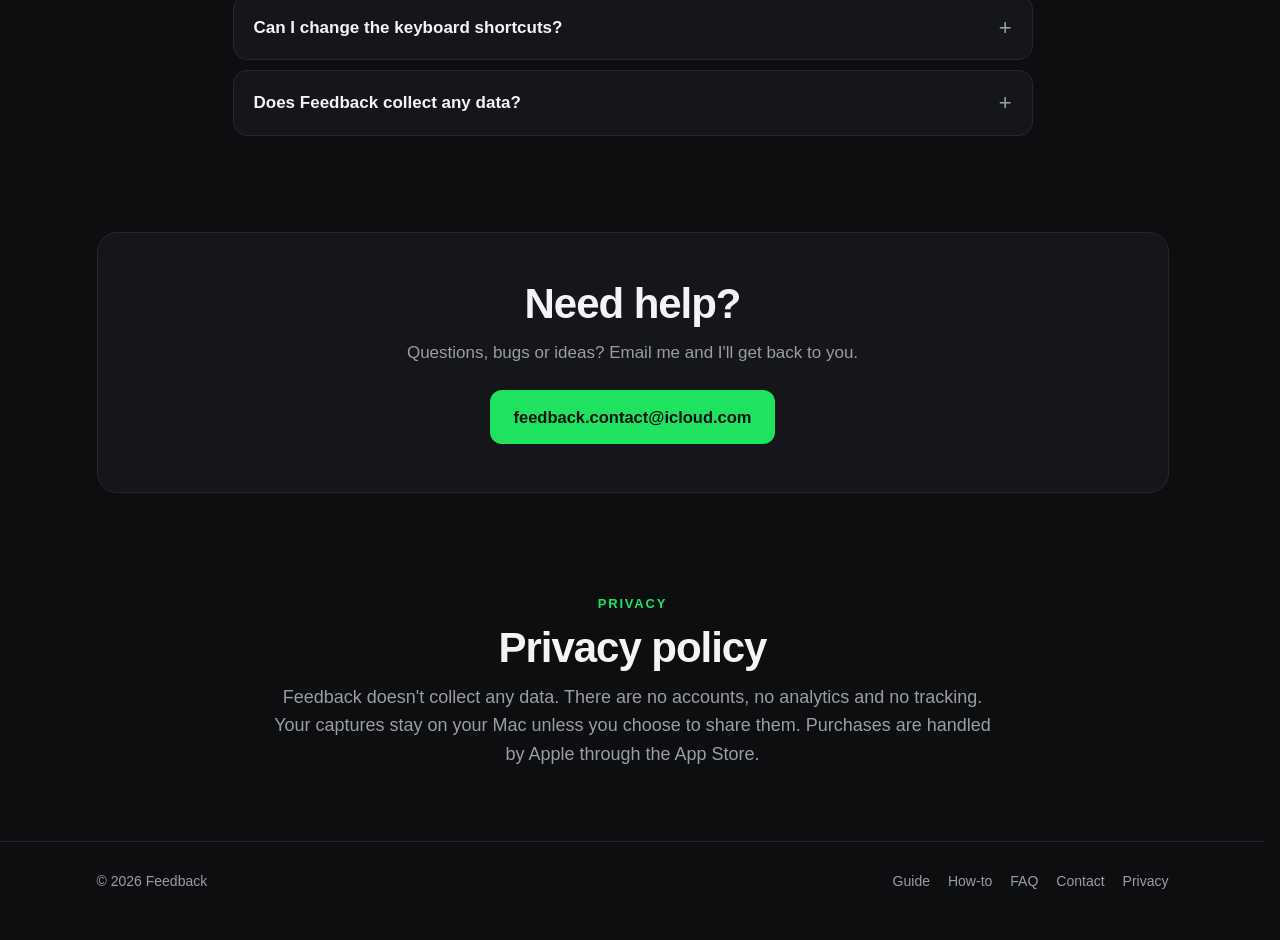
==== commit 0464feec: "One identical top bar on every page so nothing shifts between pages Co-Authored-By: Claude Opus 5.5 " ====
--- a/index.html
+++ b/index.html
@@ -208,12 +208,14 @@
   <div class="wrap">
     <a class="brand" href="./"><img src="images/favicon-32.png" alt="" width="28" height="28">Feedback</a>
     <nav aria-label="Main">
-      <a href="#features">Features</a>
-      <a href="guide.html">Guide</a>
-      <a href="how-to/">How-to</a>
-      <a href="#pricing">Pricing</a>
-      <a href="#faq">FAQ</a>
+      <a href="/#features">Features</a>
+      <a href="/guide.html">Guide</a>
+      <a href="/how-to/">How-to</a>
+      <a href="/#pricing">Pricing</a>
+      <a href="/#faq">FAQ</a>
+      <button type="button" class="theme-toggle" aria-label="Switch to light mode" title="Switch to light mode"><svg class="moon" viewBox="0 0 24 24" fill="none" stroke="currentColor" stroke-width="2" stroke-linecap="round" stroke-linejoin="round" aria-hidden="true"><path d="M21 12.8A9 9 0 1 1 11.2 3a7 7 0 0 0 9.8 9.8z"/></svg><svg class="sun" viewBox="0 0 24 24" fill="none" stroke="currentColor" stroke-width="2" stroke-linecap="round" aria-hidden="true"><circle cx="12" cy="12" r="4.5"/><path d="M12 2v2M12 20v2M4.9 4.9l1.4 1.4M17.7 17.7l1.4 1.4M2 12h2M20 12h2M4.9 19.1l1.4-1.4M17.7 6.3l1.4-1.4"/></svg></button>
       <a class="cta" href="https://apps.apple.com/app/id6832037599">Download</a>
+      <button type="button" class="menu-btn" aria-label="Open menu"><svg viewBox="0 0 24 24" fill="none" stroke="currentColor" stroke-width="2" stroke-linecap="round" aria-hidden="true"><path d="M4 7h16M4 12h16M4 17h16"/></svg></button>
     </nav>
   </div>
 </header>
--- a/assets/theme.css
+++ b/assets/theme.css
@@ -49,10 +49,27 @@
 /* Smooth switch between themes, but not on first paint. */
 html.theme-anim, html.theme-anim * { transition: background-color .3s ease, color .3s ease, border-color .3s ease !important; }
 
-/* Top bar: one tidy row on every screen size */
+/* One top bar for every page, identical down to the pixel, so nothing moves between pages. */
+html { scrollbar-gutter: stable; }
+header.top { position: sticky; top: 0; z-index: 10; }
+header.top > div { max-width: 1120px; margin: 0 auto; padding: 0 24px; height: 64px;
+                   display: flex; justify-content: space-between; align-items: center; }
+header.top .brand { display: flex; align-items: center; gap: 10px; color: var(--text); font-size: 17px; line-height: 1;
+                    font-weight: 650; letter-spacing: -.01em; text-decoration: none; }
+header.top .brand img { width: 28px; height: 28px; }
 header.top nav { display: flex; align-items: center; flex-wrap: nowrap; }
-header.top .theme-toggle { margin-left: 14px; }
-header.top nav .cta { margin-left: 14px; }
+header.top nav a { margin-left: 22px; font-size: 15px; line-height: 1; color: var(--muted); text-decoration: none; }
+header.top nav a:hover, header.top nav a.current { color: var(--text); }
+header.top nav .cta { margin-left: 14px; padding: 9px 14px; border-radius: 9px; font-weight: 600; color: #06130a; background: #20e261; }
+header.top nav .cta:hover { filter: brightness(1.06); }
+header.top .theme-toggle { margin-left: 18px; }
+.menu-btn { display: none; align-items: center; justify-content: center; width: 34px; height: 34px; margin-left: 10px; padding: 0;
+            border-radius: 9px; border: 1px solid var(--line); background: transparent; color: var(--text); cursor: pointer; }
+.menu-btn svg { width: 18px; height: 18px; }
+@media (max-width: 860px) {
+  header.top nav a:not(.cta) { display: none; }
+  .menu-btn { display: inline-flex; }
+}
 @media (max-width: 520px) {
   header.top nav .cta { display: none; }   /* the menu has Download */
 }
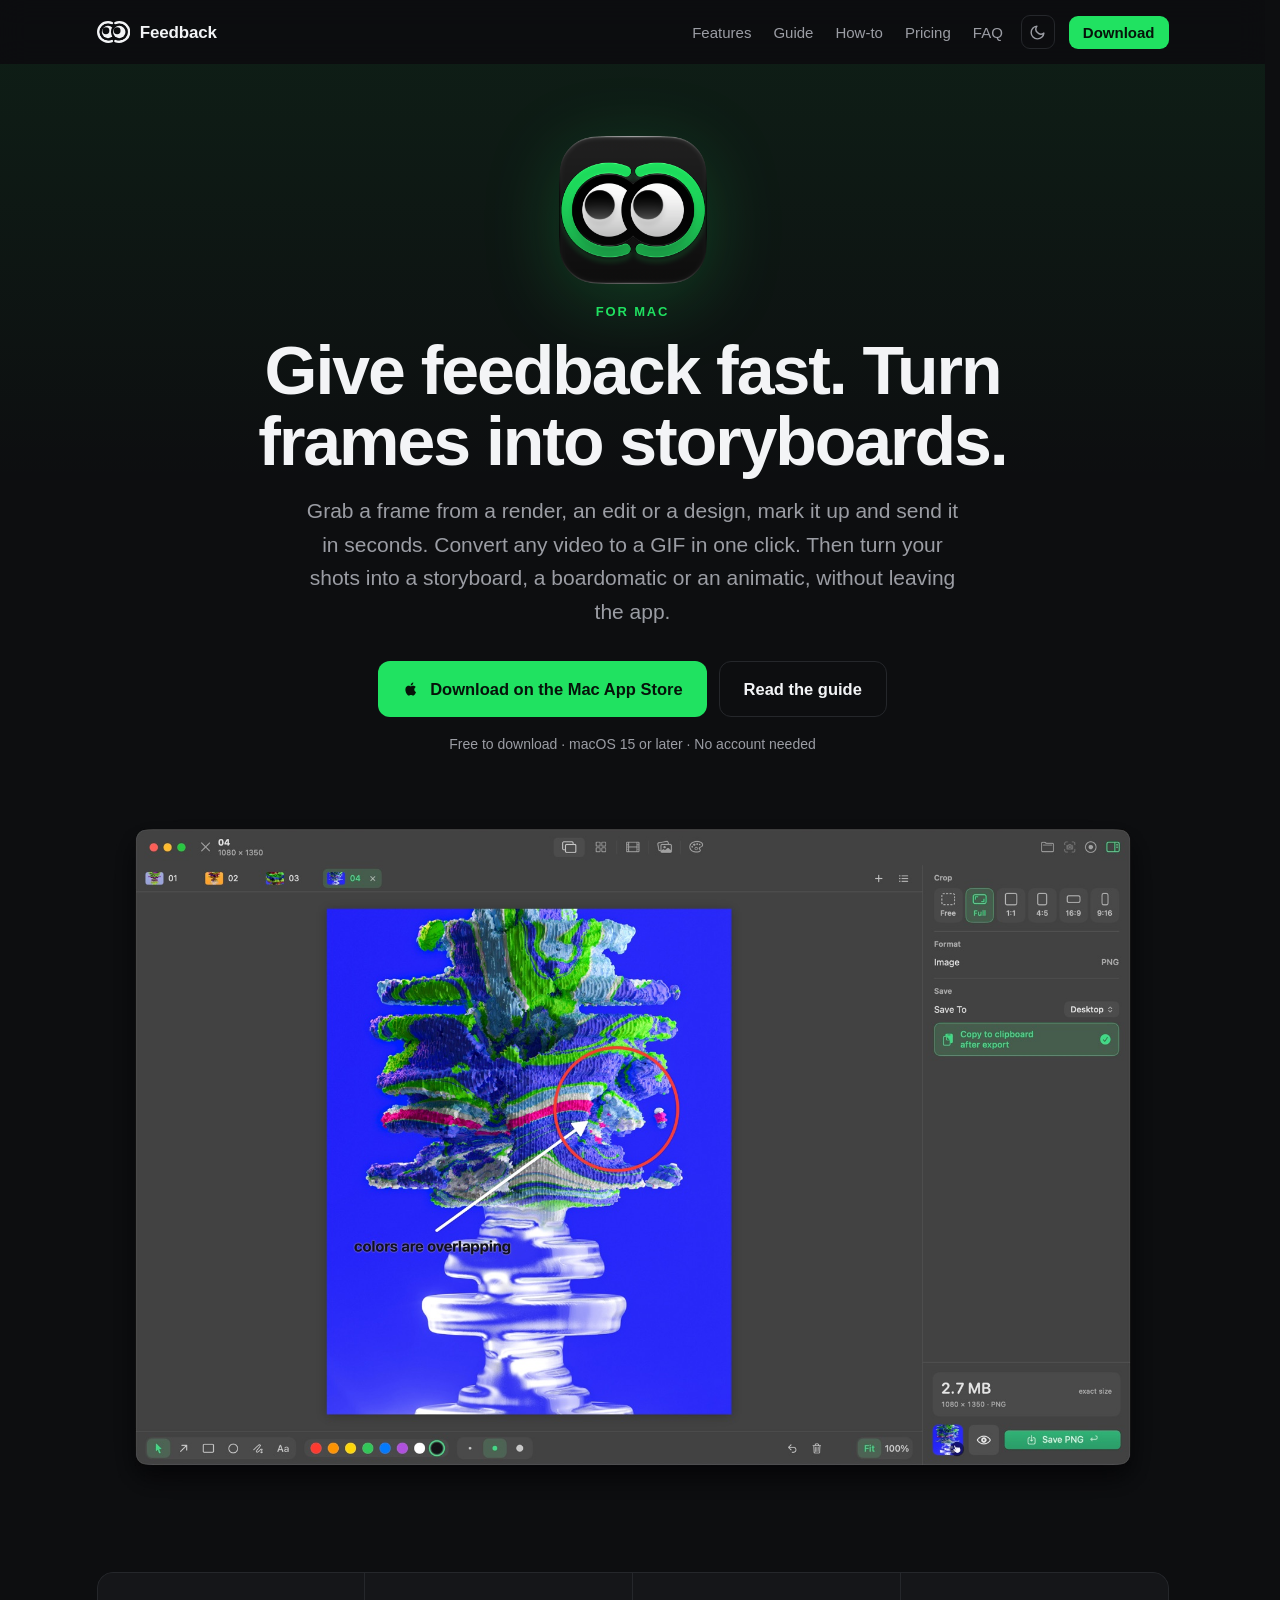
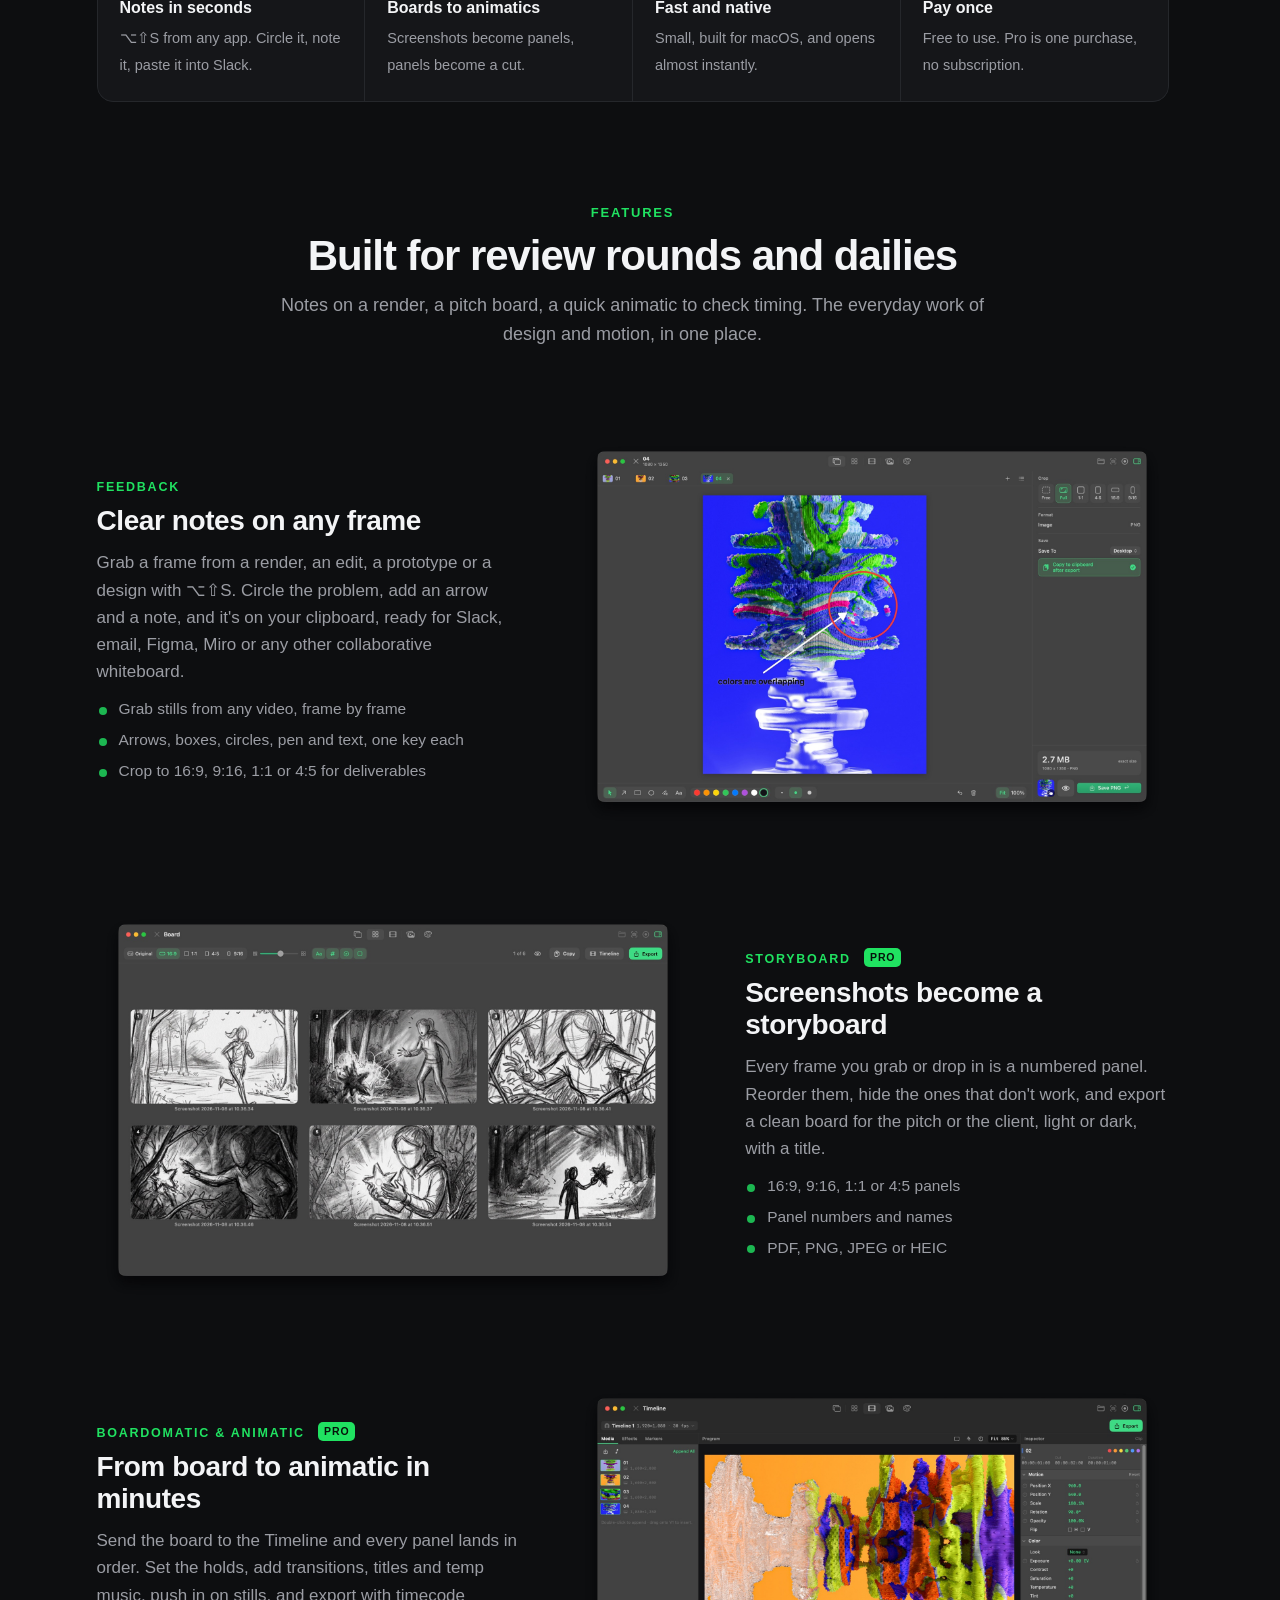
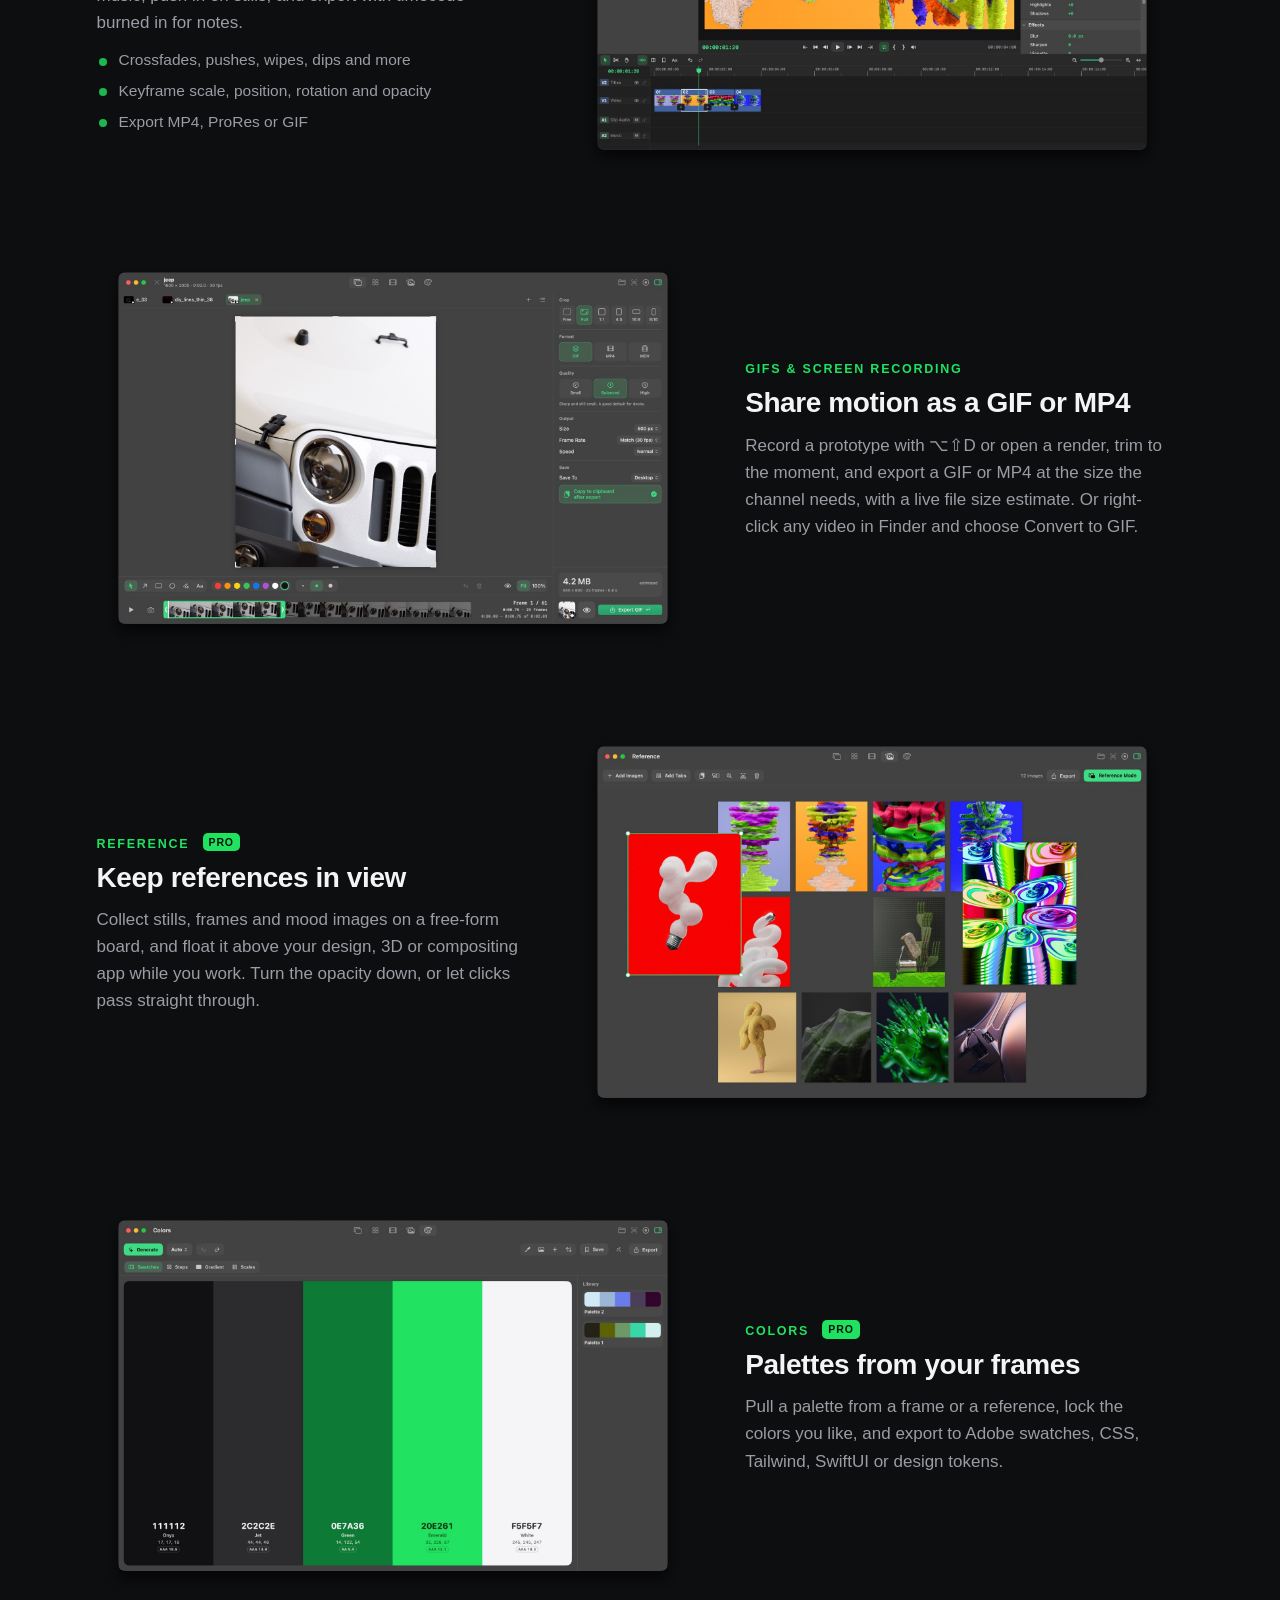
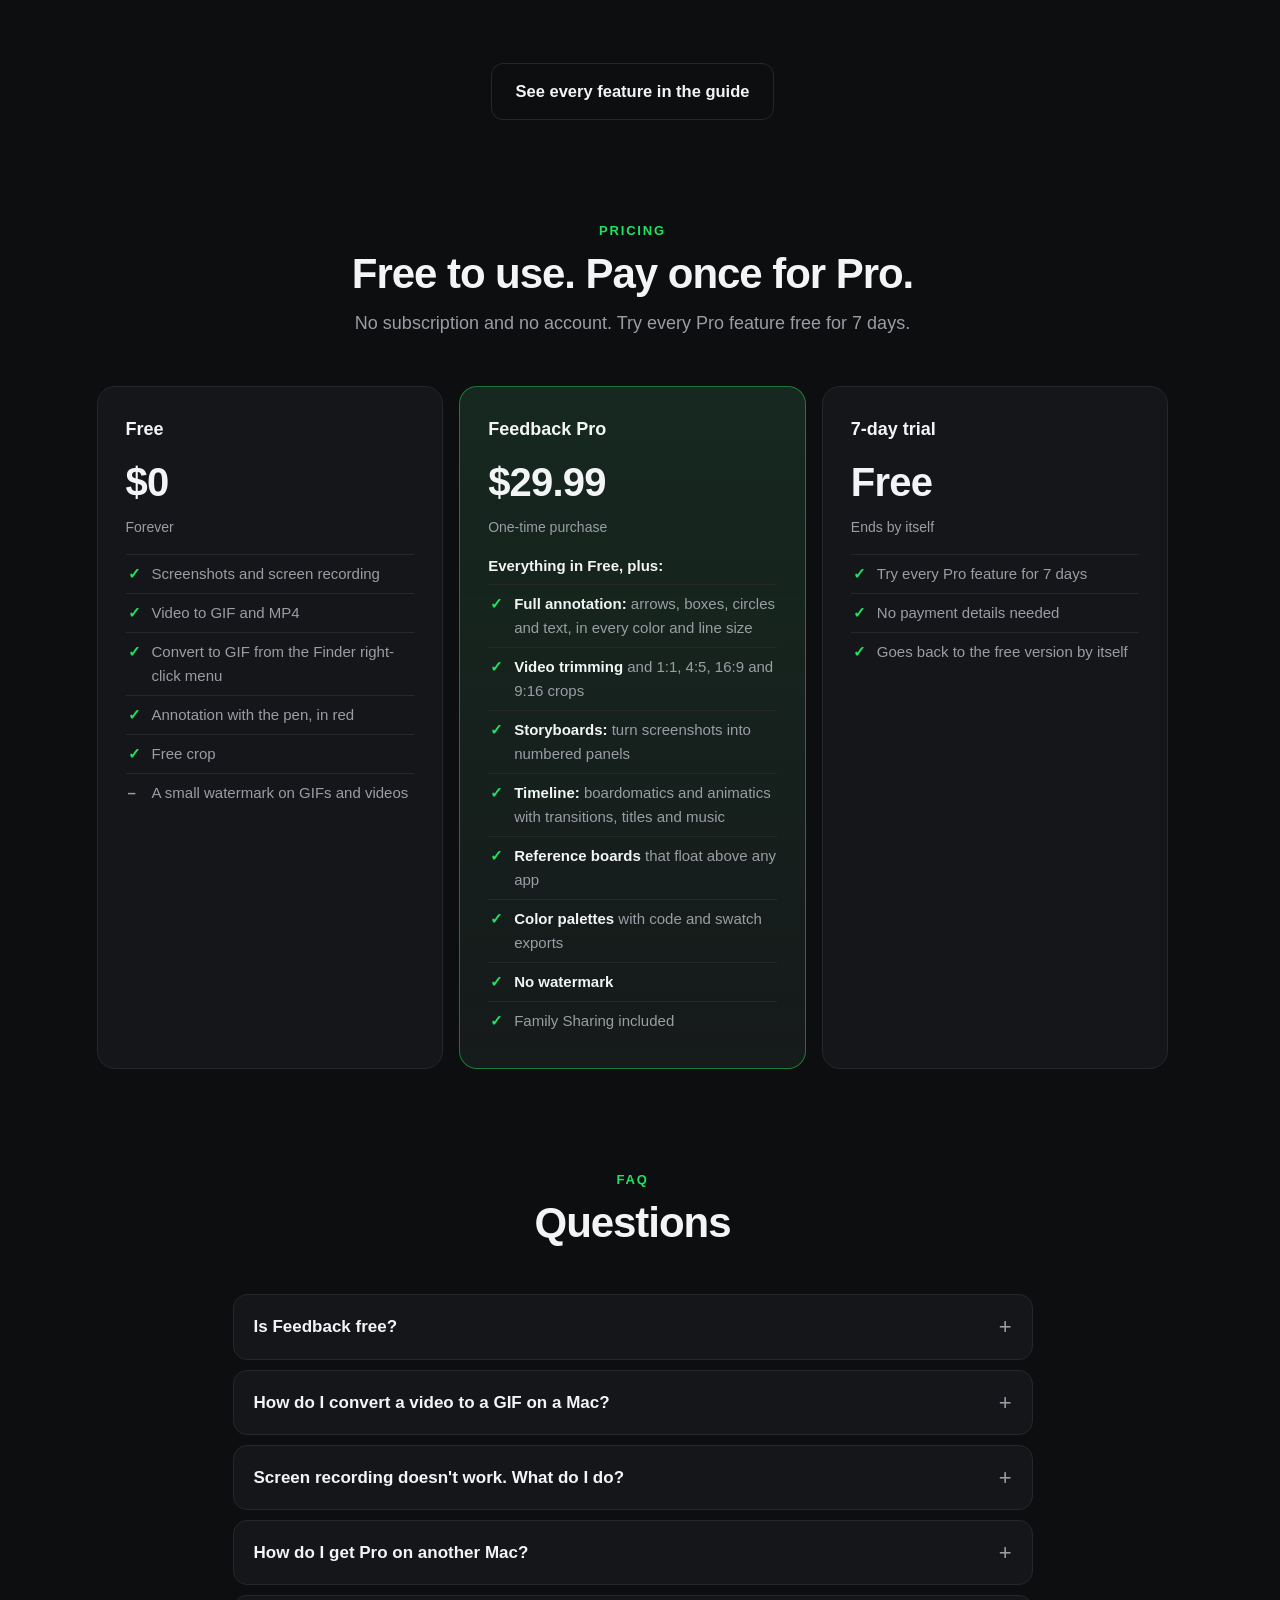
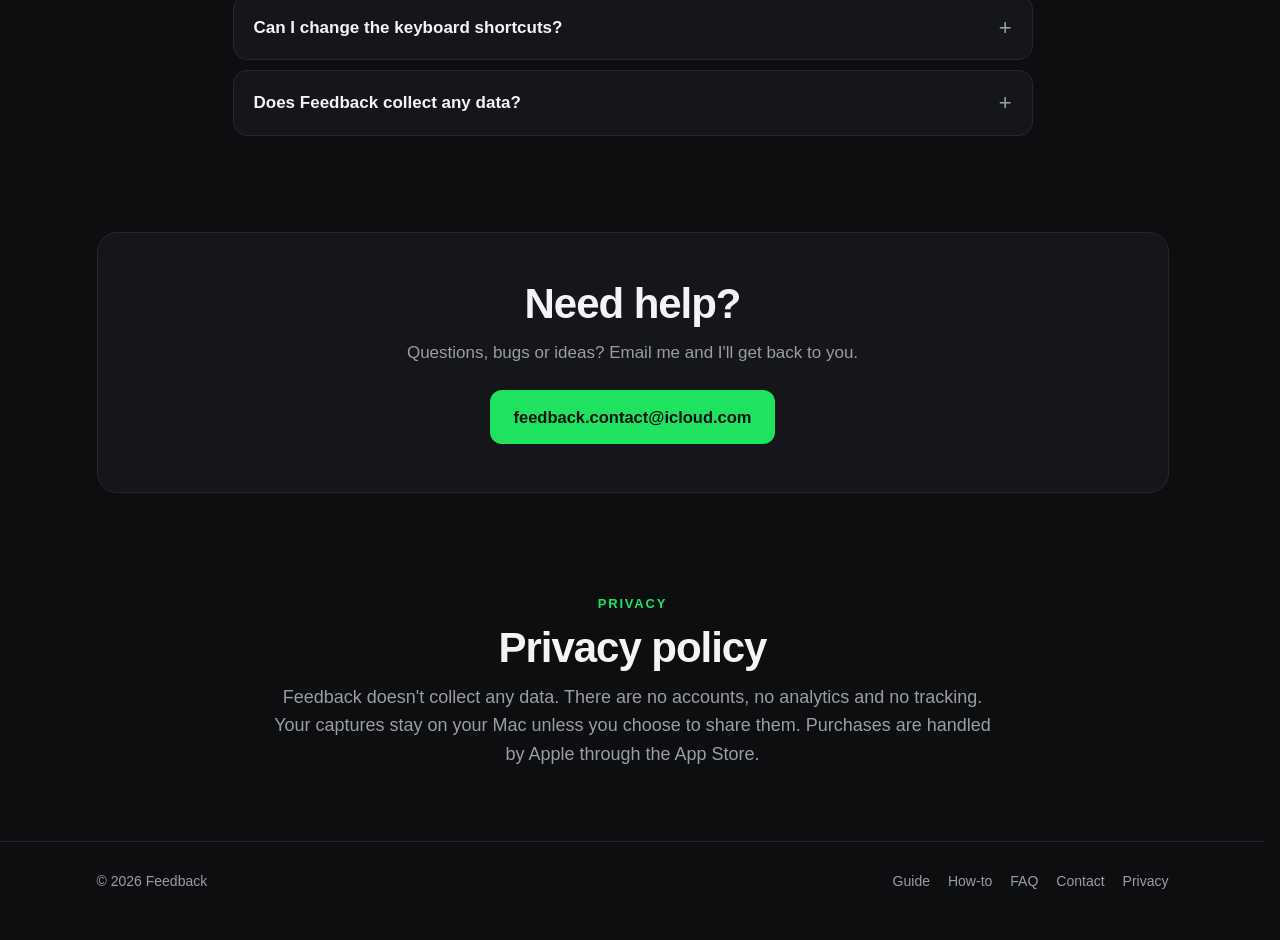
==== commit 7c6f8b0c: "Use the one-colour glyph as the logo in the top bar Co-Authored-By: Claude Opus 5.5 <noreply@anthrop" ====
--- a/index.html
+++ b/index.html
@@ -3,7 +3,7 @@
 <head>
 <meta charset="utf-8">
 <script>try{document.documentElement.dataset.theme=localStorage.getItem('theme')==='light'?'light':'dark'}catch(e){document.documentElement.dataset.theme='dark'}</script>
-<link rel="stylesheet" href="/assets/theme.css">
+<link rel="stylesheet" href="/assets/theme.css?v=6">
 <meta name="viewport" content="width=device-width, initial-scale=1">
 <title>Feedback – Frame Notes, Storyboards &amp; Animatics for Mac</title>
 <meta name="description" content="Feedback is a fast Mac app for designers, directors and motion designers: grab and mark up frames for quick feedback, convert videos to GIFs in one click, and turn screenshots into storyboards, boardomatics and animatics.">
@@ -206,7 +206,7 @@
 
 <header class="top">
   <div class="wrap">
-    <a class="brand" href="./"><img src="images/favicon-32.png" alt="" width="28" height="28">Feedback</a>
+    <a class="brand" href="./"><svg class="mark" viewBox="16 184 994 656" aria-hidden="true"><mask id="fbmark" maskUnits="userSpaceOnUse" x="0" y="0" width="1024" height="1024"><path d="M563.45,244.32c35.75-15.12,75.06-23.49,116.33-23.49,165.05,0,292.54,127,292.54,292.05s-132.92,289.17-297.97,289.17c-56.64,0-95.07-14.69-108.24-20.04" fill="none" stroke="#fff" stroke-width="73" stroke-linecap="round"/><path d="M459.34,782.02c-13.17,5.34-51.6,20.04-108.24,20.04-165.05,0-297.97-124.11-297.97-289.17,0-165.05,127.48-292.05,292.54-292.05,41.26,0,80.57,8.36,116.33,23.49" fill="none" stroke="#fff" stroke-width="73" stroke-linecap="round"/><circle cx="344.84" cy="511.98" r="248.23"/><circle cx="344.84" cy="511.98" r="184.41" fill="#fff"/><circle cx="679.77" cy="511.98" r="248.23"/><circle cx="679.77" cy="511.98" r="184.41" fill="#fff"/><circle cx="281.6" cy="476.04" r="102.26"/><circle cx="616.54" cy="476.04" r="102.26"/></mask><rect x="0" y="0" width="1024" height="1024" fill="currentColor" mask="url(#fbmark)"/></svg>Feedback</a>
     <nav aria-label="Main">
       <a href="/#features">Features</a>
       <a href="/guide.html">Guide</a>
@@ -427,8 +427,8 @@
   </div>
 </footer>
 
-<script src="/assets/lightbox.js" defer></script>
-<script src="/assets/theme.js" defer></script>
-<script src="/assets/menu.js" defer></script>
+<script src="/assets/lightbox.js?v=6" defer></script>
+<script src="/assets/theme.js?v=6" defer></script>
+<script src="/assets/menu.js?v=6" defer></script>
 </body>
 </html>
--- a/assets/theme.css
+++ b/assets/theme.css
@@ -50,13 +50,15 @@
 html.theme-anim, html.theme-anim * { transition: background-color .3s ease, color .3s ease, border-color .3s ease !important; }
 
 /* One top bar for every page, identical down to the pixel, so nothing moves between pages. */
-html { scrollbar-gutter: stable; }
+/* Every page keeps its scroll track, short or long, so the width never changes between pages (works in Safari too). */
+html { overflow-y: scroll; scrollbar-gutter: stable; }
 header.top { position: sticky; top: 0; z-index: 10; }
 header.top > div { max-width: 1120px; margin: 0 auto; padding: 0 24px; height: 64px;
                    display: flex; justify-content: space-between; align-items: center; }
 header.top .brand { display: flex; align-items: center; gap: 10px; color: var(--text); font-size: 17px; line-height: 1;
                     font-weight: 650; letter-spacing: -.01em; text-decoration: none; }
 header.top .brand img { width: 28px; height: 28px; }
+header.top .brand .mark { display: block; height: 22px; width: auto; color: var(--text); }
 header.top nav { display: flex; align-items: center; flex-wrap: nowrap; }
 header.top nav a { margin-left: 22px; font-size: 15px; line-height: 1; color: var(--muted); text-decoration: none; }
 header.top nav a:hover, header.top nav a.current { color: var(--text); }
@@ -73,3 +75,15 @@
 @media (max-width: 520px) {
   header.top nav .cta { display: none; }   /* the menu has Download */
 }
+
+/* Moving between pages: the top bar stays put while the page underneath fades over,
+   instead of the whole window blanking and redrawing. (Safari 18.2+, Chrome 126+;
+   other browsers simply load the page as before.) */
+@view-transition { navigation: auto; }
+header.top { view-transition-name: site-header; }
+::view-transition-group(site-header) { animation: none; }
+::view-transition-old(site-header), ::view-transition-new(site-header) { animation-duration: .15s; }
+::view-transition-old(root), ::view-transition-new(root) { animation-duration: .2s; }
+@media (prefers-reduced-motion: reduce) {
+  ::view-transition-group(*), ::view-transition-old(*), ::view-transition-new(*) { animation: none !important; }
+}
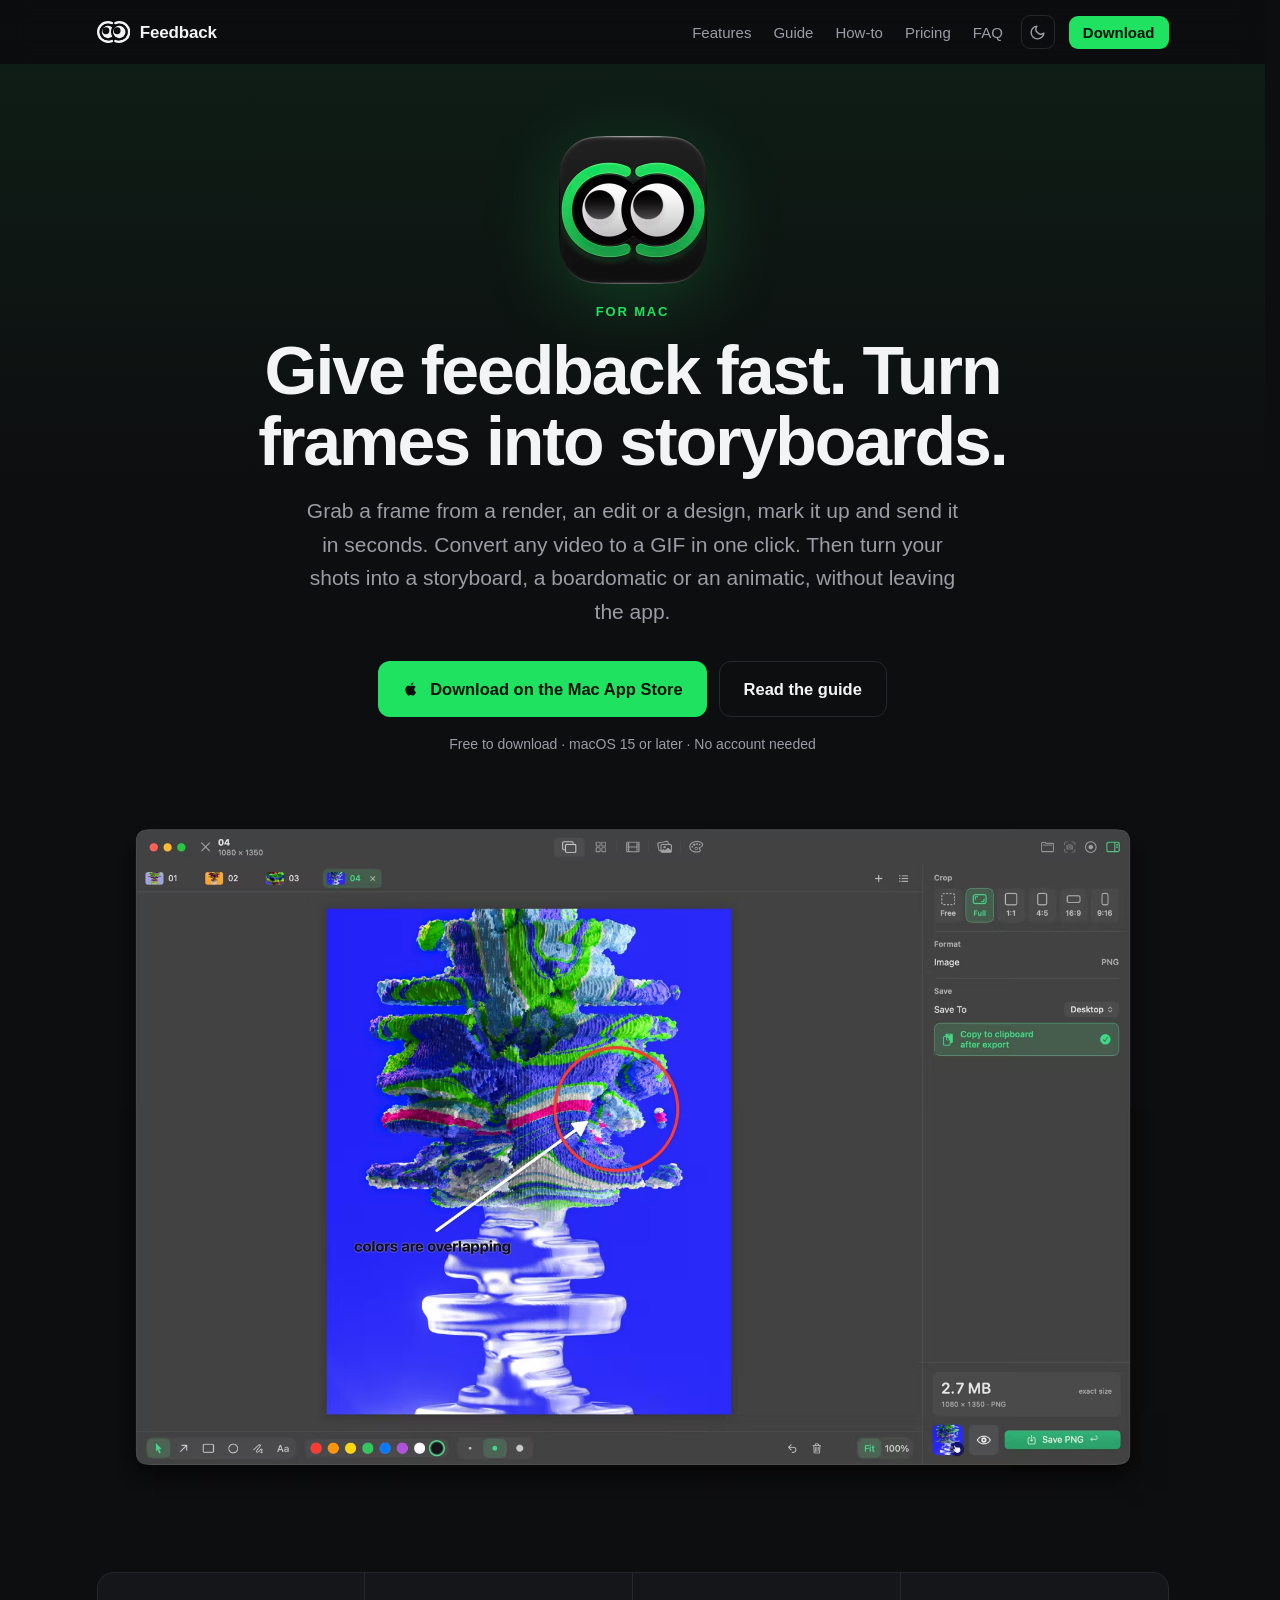
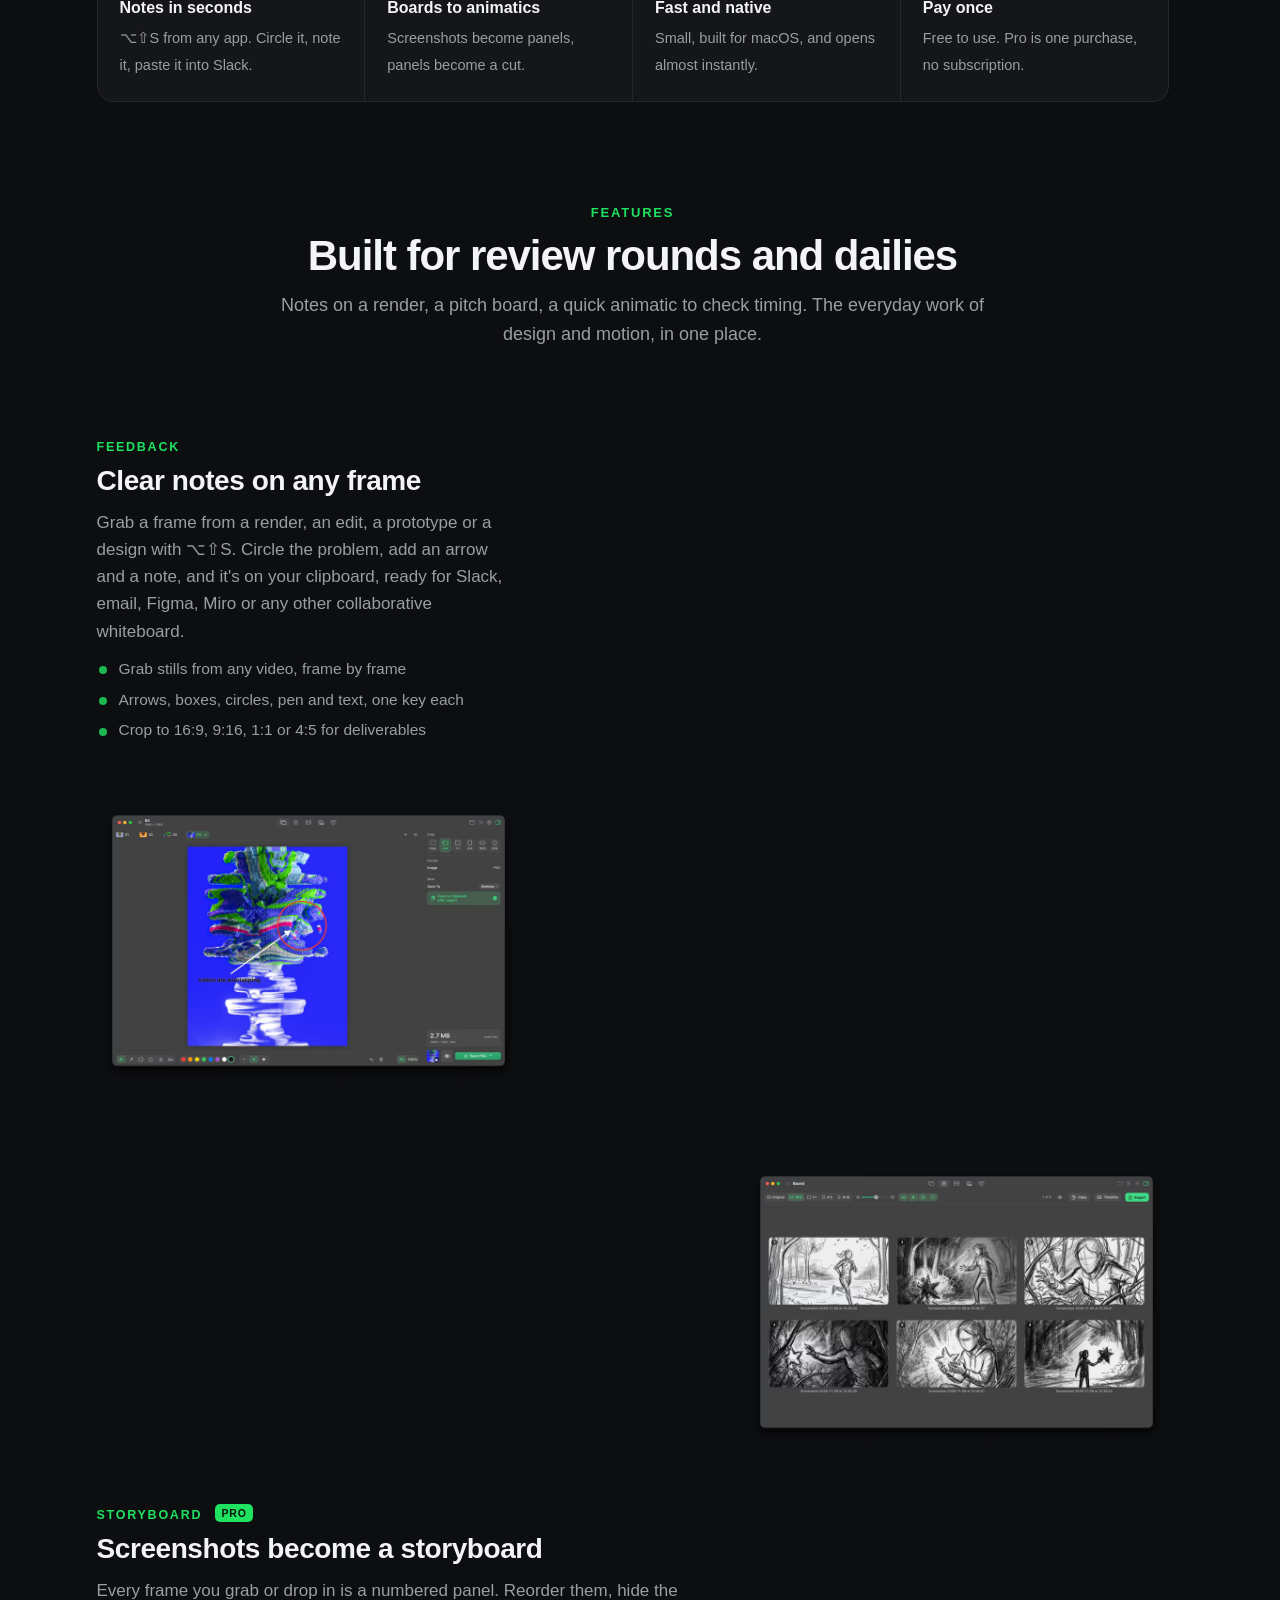
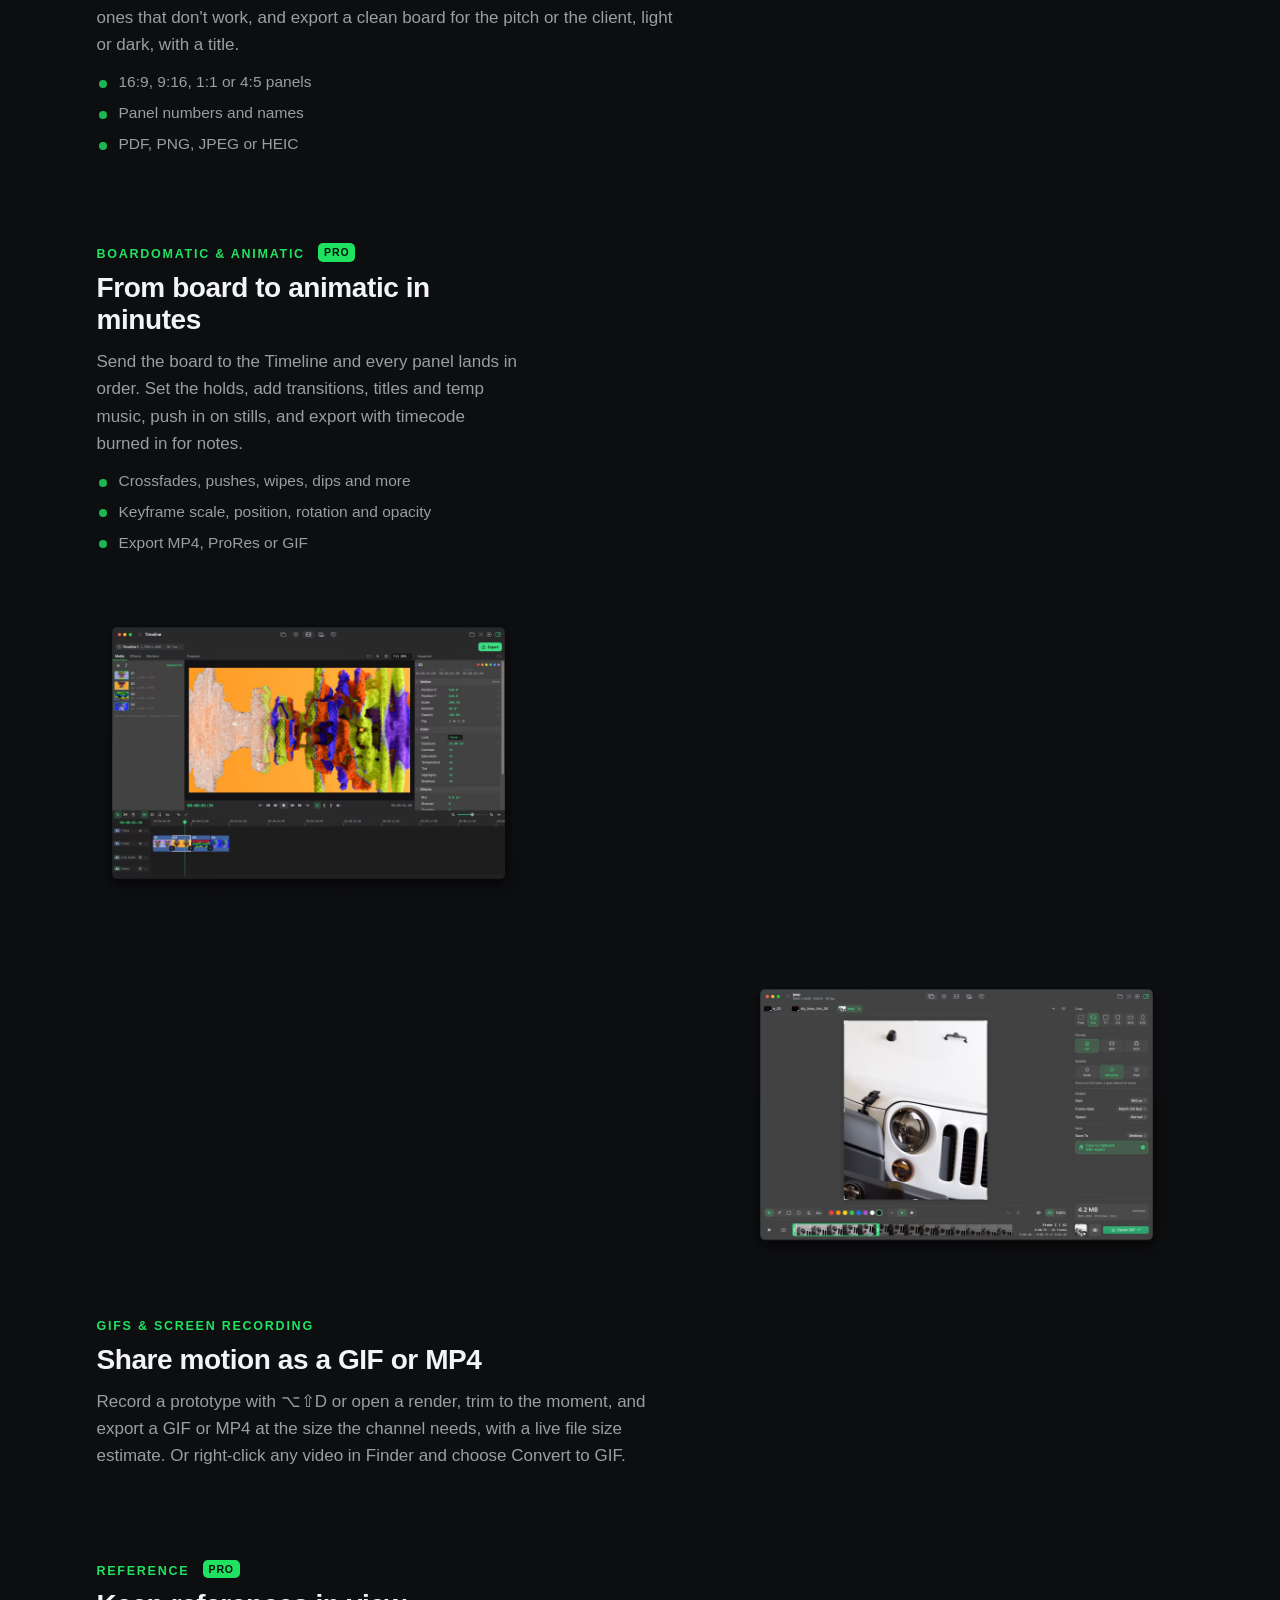
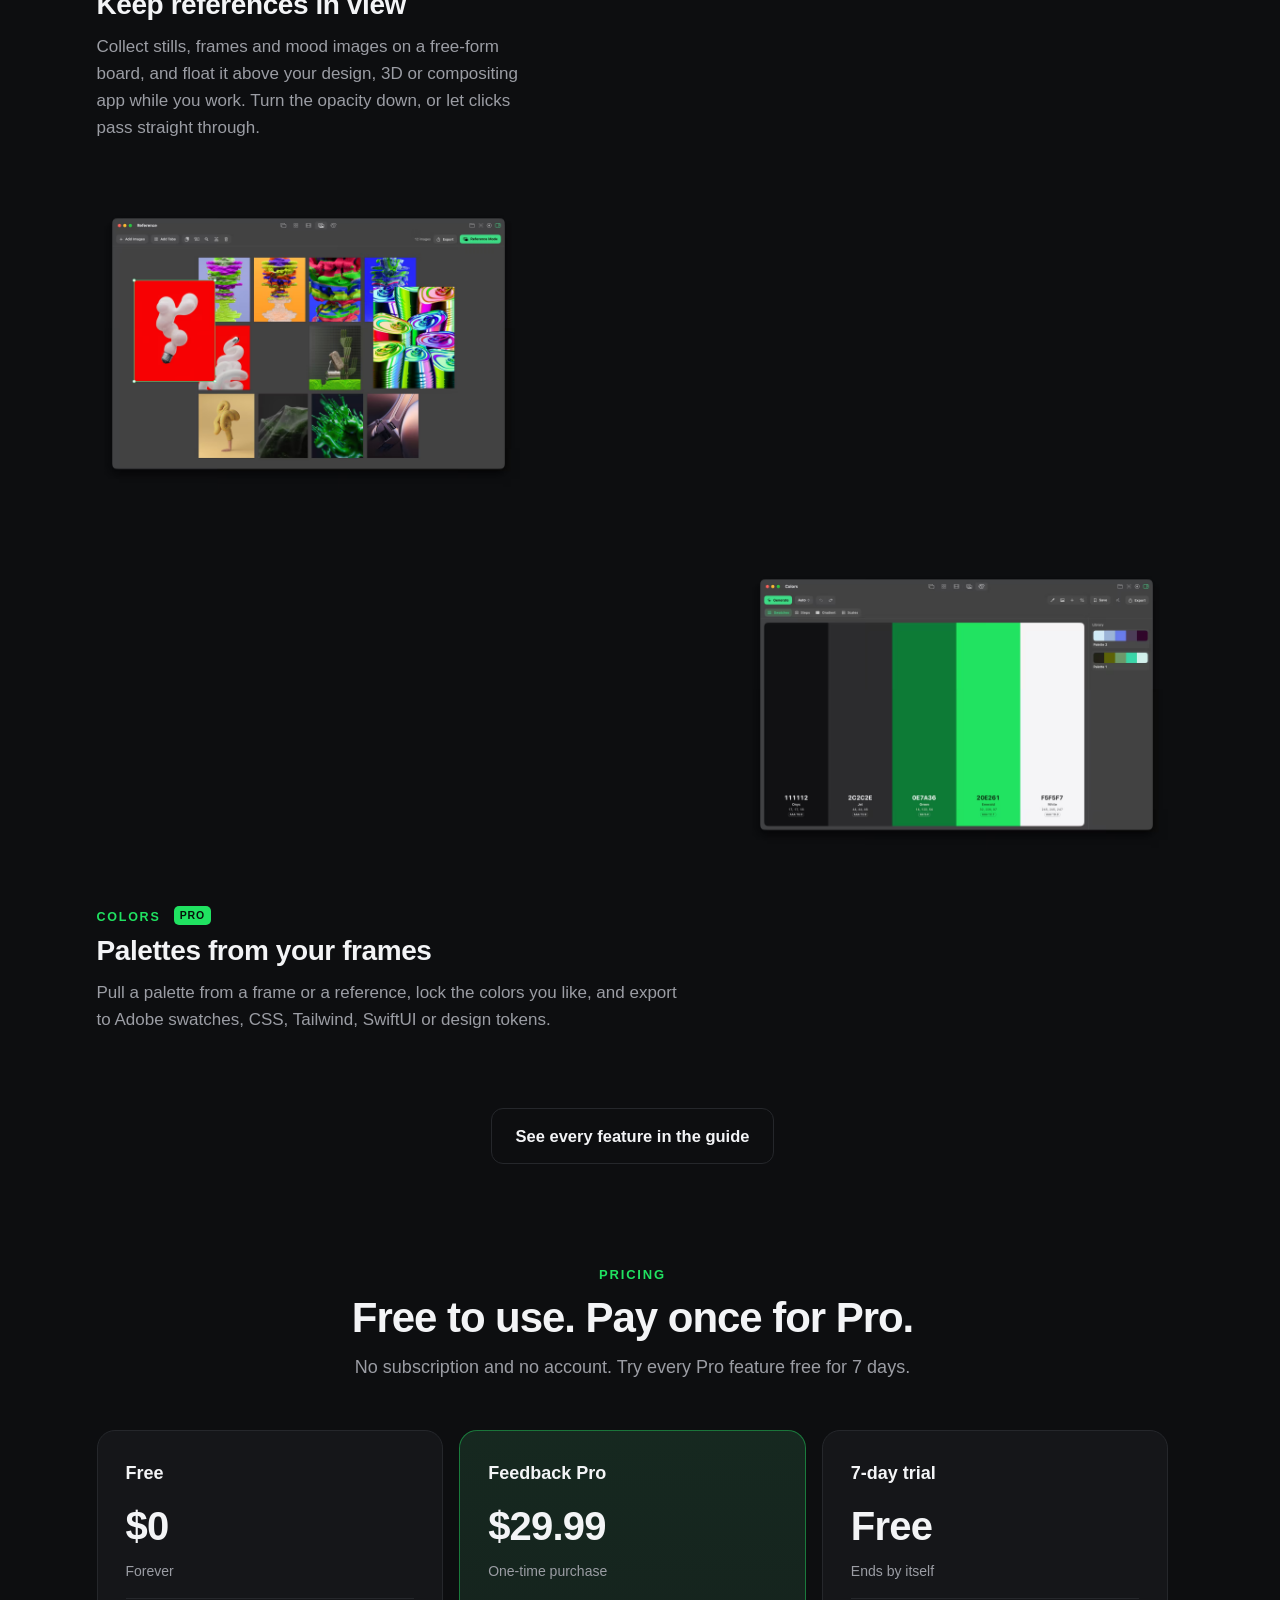
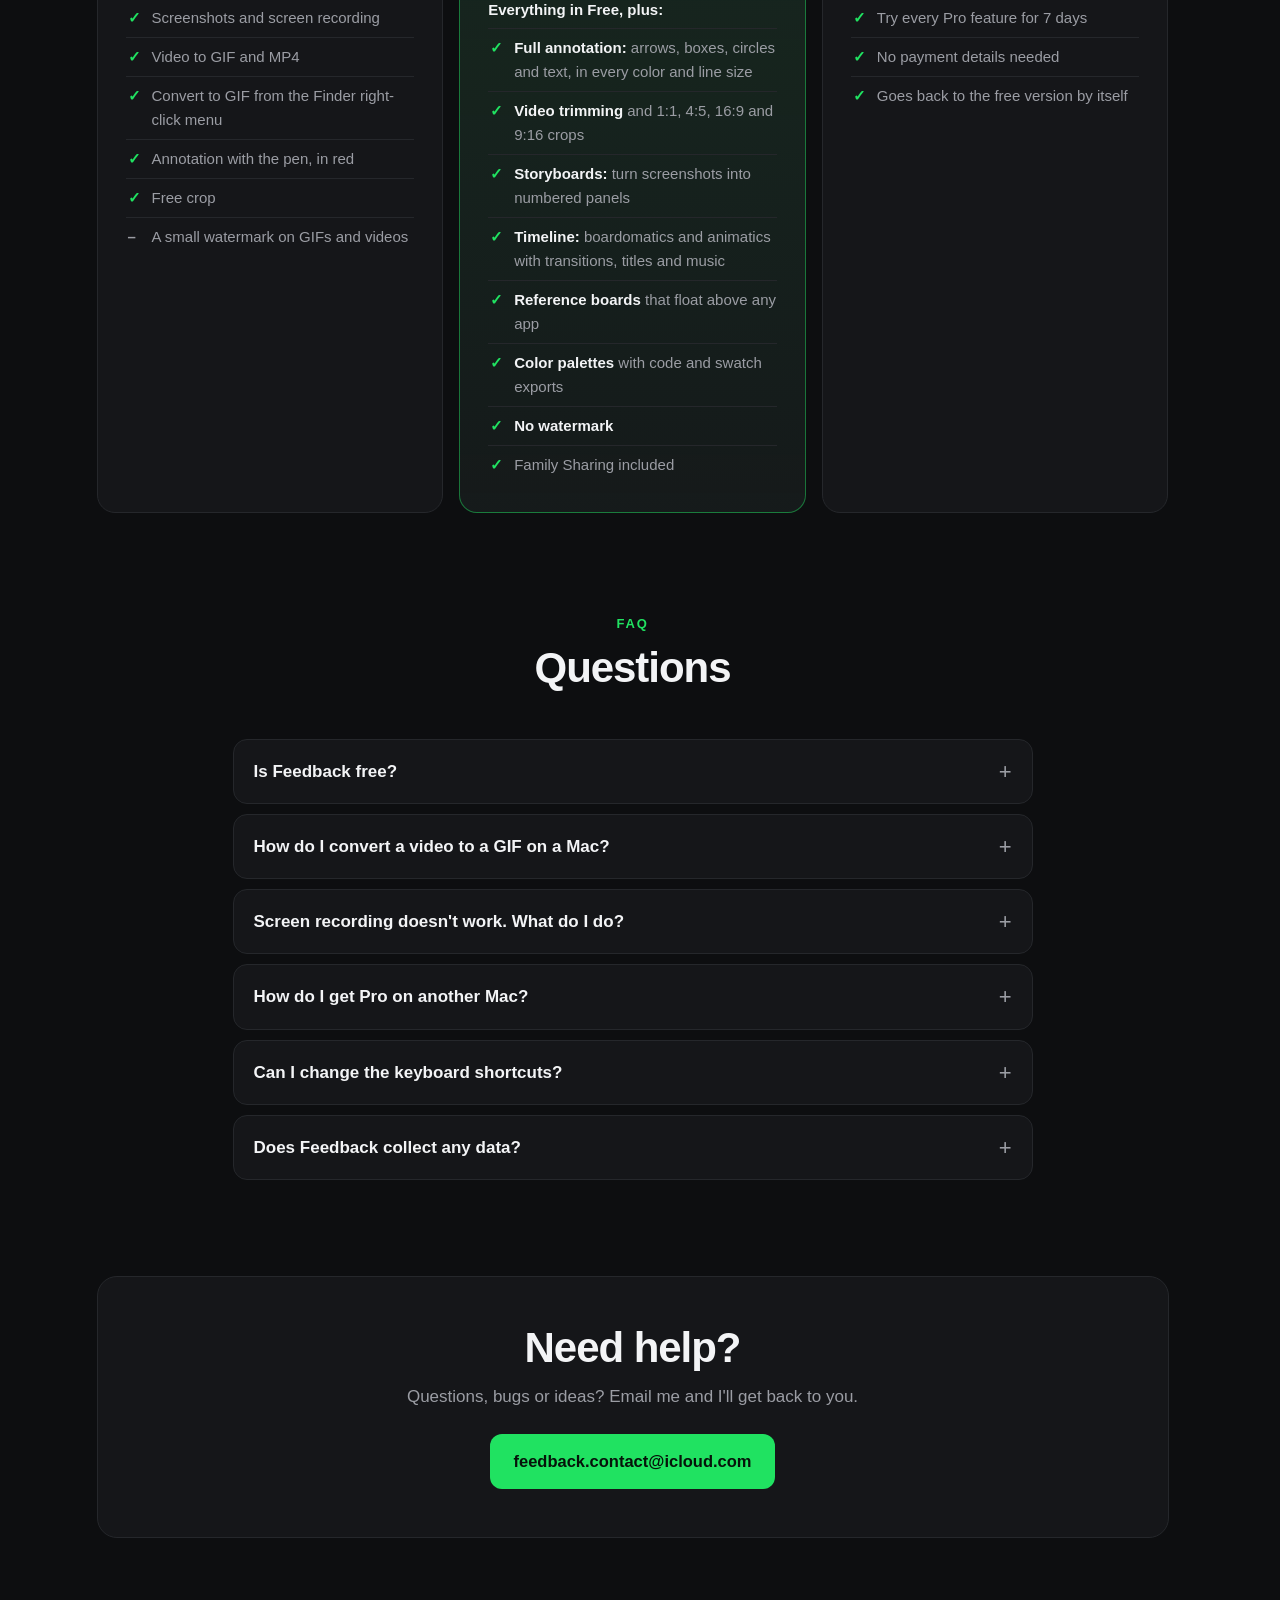
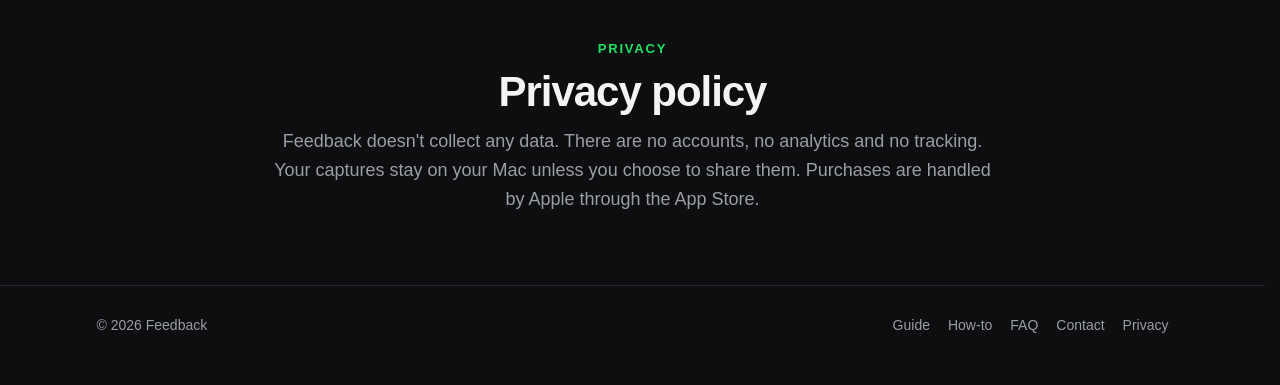
==== commit 5d8c562a: "Serve screenshots as AVIF (about 70% smaller) and shrink the app icon Co-Authored-By: Claude Opus 5." ====
--- a/index.html
+++ b/index.html
@@ -3,13 +3,15 @@
 <head>
 <meta charset="utf-8">
 <script>try{document.documentElement.dataset.theme=localStorage.getItem('theme')==='light'?'light':'dark'}catch(e){document.documentElement.dataset.theme='dark'}</script>
-<link rel="stylesheet" href="/assets/theme.css?v=6">
+<link rel="stylesheet" href="/assets/theme.css?v=8">
 <meta name="viewport" content="width=device-width, initial-scale=1">
 <title>Feedback – Frame Notes, Storyboards &amp; Animatics for Mac</title>
 <meta name="description" content="Feedback is a fast Mac app for designers, directors and motion designers: grab and mark up frames for quick feedback, convert videos to GIFs in one click, and turn screenshots into storyboards, boardomatics and animatics.">
 <link rel="canonical" href="https://feedbackformac.app/">
 <meta name="theme-color" content="#0d0e10">
-<link rel="icon" type="image/png" sizes="32x32" href="images/favicon-32.png">
+<link rel="icon" type="image/png" sizes="64x64" href="/images/favicon-mono-black-64.png" media="(prefers-color-scheme: light)">
+<link rel="icon" type="image/png" sizes="64x64" href="/images/favicon-mono-white-64.png" media="(prefers-color-scheme: dark)">
+<link rel="icon" type="image/svg+xml" href="/images/favicon.svg">
 <link rel="apple-touch-icon" href="images/apple-touch-icon.png">
 
 <meta property="og:type" content="website">
@@ -223,7 +225,7 @@
 <main>
   <div class="hero">
     <div class="wrap">
-      <img class="icon" src="images/icon.png" alt="Feedback app icon" width="148" height="148">
+      <picture><source srcset="images/icon.avif" type="image/avif"><img class="icon" src="images/icon.png" alt="Feedback app icon" width="148" height="148"></picture>
       <div class="eyebrow">For Mac</div>
       <h1>Give feedback fast. Turn frames into storyboards.</h1>
       <p class="lead">Grab a frame from a render, an edit or a design, mark it up and send it in seconds. Convert any video to a GIF in one click. Then turn your shots into a storyboard, a boardomatic or an animatic, without leaving the app.</p>
@@ -235,7 +237,7 @@
         <a class="button ghost" href="guide.html">Read the guide</a>
       </div>
       <p class="fine">Free to download · macOS 15 or later · No account needed</p>
-      <div class="hero-shot"><img src="images/shot-1.jpg" alt="A screenshot in Feedback marked up with a red circle, an arrow and a note" width="1800" height="1196" fetchpriority="high"></div>
+      <div class="hero-shot"><picture><source srcset="images/shot-1.avif" type="image/avif"><img src="images/shot-1.jpg" alt="A screenshot in Feedback marked up with a red circle, an arrow and a note" width="1800" height="1196" fetchpriority="high"></picture></div>
 
       <div class="strengths">
         <div><b>Notes in seconds</b><span>⌥⇧S from any app. Circle it, note it, paste it into Slack.</span></div>
@@ -265,7 +267,7 @@
             <li>Crop to 16:9, 9:16, 1:1 or 4:5 for deliverables</li>
           </ul>
         </div>
-        <img src="images/shot-1.jpg" alt="A frame marked up with a red circle, an arrow and a note" width="1800" height="1196" loading="lazy">
+        <picture><source srcset="images/shot-1.avif" type="image/avif"><img src="images/shot-1.jpg" alt="A frame marked up with a red circle, an arrow and a note" width="1800" height="1196" loading="lazy"></picture>
       </div>
 
       <div class="feature flip">
@@ -279,7 +281,7 @@
             <li>PDF, PNG, JPEG or HEIC</li>
           </ul>
         </div>
-        <img src="images/shot-3.jpg" alt="A storyboard of six numbered sketch panels" width="1800" height="1196" loading="lazy">
+        <picture><source srcset="images/shot-3.avif" type="image/avif"><img src="images/shot-3.jpg" alt="A storyboard of six numbered sketch panels" width="1800" height="1196" loading="lazy"></picture>
       </div>
 
       <div class="feature">
@@ -293,7 +295,7 @@
             <li>Export MP4, ProRes or GIF</li>
           </ul>
         </div>
-        <img src="images/shot-4.jpg" alt="A boardomatic on the Timeline with a viewer and inspector" width="1800" height="1196" loading="lazy">
+        <picture><source srcset="images/shot-4.avif" type="image/avif"><img src="images/shot-4.jpg" alt="A boardomatic on the Timeline with a viewer and inspector" width="1800" height="1196" loading="lazy"></picture>
       </div>
 
       <div class="feature flip">
@@ -302,7 +304,7 @@
           <h3>Share motion as a GIF or MP4</h3>
           <p>Record a prototype with ⌥⇧D or open a render, trim to the moment, and export a GIF or MP4 at the size the channel needs, with a live file size estimate. Or right-click any video in Finder and choose Convert to GIF.</p>
         </div>
-        <img src="images/shot-2.jpg" alt="Trimming a video and exporting it as a GIF with a size estimate" width="1800" height="1196" loading="lazy">
+        <picture><source srcset="images/shot-2.avif" type="image/avif"><img src="images/shot-2.jpg" alt="Trimming a video and exporting it as a GIF with a size estimate" width="1800" height="1196" loading="lazy"></picture>
       </div>
 
       <div class="feature">
@@ -311,7 +313,7 @@
           <h3>Keep references in view</h3>
           <p>Collect stills, frames and mood images on a free-form board, and float it above your design, 3D or compositing app while you work. Turn the opacity down, or let clicks pass straight through.</p>
         </div>
-        <img src="images/shot-5.jpg" alt="A reference board of mood images" width="1800" height="1196" loading="lazy">
+        <picture><source srcset="images/shot-5.avif" type="image/avif"><img src="images/shot-5.jpg" alt="A reference board of mood images" width="1800" height="1196" loading="lazy"></picture>
       </div>
 
       <div class="feature flip">
@@ -320,7 +322,7 @@
           <h3>Palettes from your frames</h3>
           <p>Pull a palette from a frame or a reference, lock the colors you like, and export to Adobe swatches, CSS, Tailwind, SwiftUI or design tokens.</p>
         </div>
-        <img src="images/shot-6.jpg" alt="A five-color palette in Feedback" width="1800" height="1196" loading="lazy">
+        <picture><source srcset="images/shot-6.avif" type="image/avif"><img src="images/shot-6.jpg" alt="A five-color palette in Feedback" width="1800" height="1196" loading="lazy"></picture>
       </div>
 
       <div class="guide-link">
@@ -427,8 +429,8 @@
   </div>
 </footer>
 
-<script src="/assets/lightbox.js?v=6" defer></script>
-<script src="/assets/theme.js?v=6" defer></script>
-<script src="/assets/menu.js?v=6" defer></script>
+<script src="/assets/lightbox.js?v=8" defer></script>
+<script src="/assets/theme.js?v=8" defer></script>
+<script src="/assets/menu.js?v=8" defer></script>
 </body>
 </html>
--- a/assets/theme.css
+++ b/assets/theme.css
@@ -31,6 +31,9 @@
 html[data-theme="light"] .lb.on { background: rgba(250, 251, 249, .9); }
 html[data-theme="light"] .lb img { box-shadow: 0 30px 80px rgba(0, 0, 0, .22); }
 html[data-theme="light"] .lb .hint { color: rgba(0, 0, 0, .5); }
+
+/* <picture> wrappers (AVIF with a JPEG fallback) lay out as if the image were there on its own. */
+picture { display: contents; }
 
 /* The switch */
 .theme-toggle {
